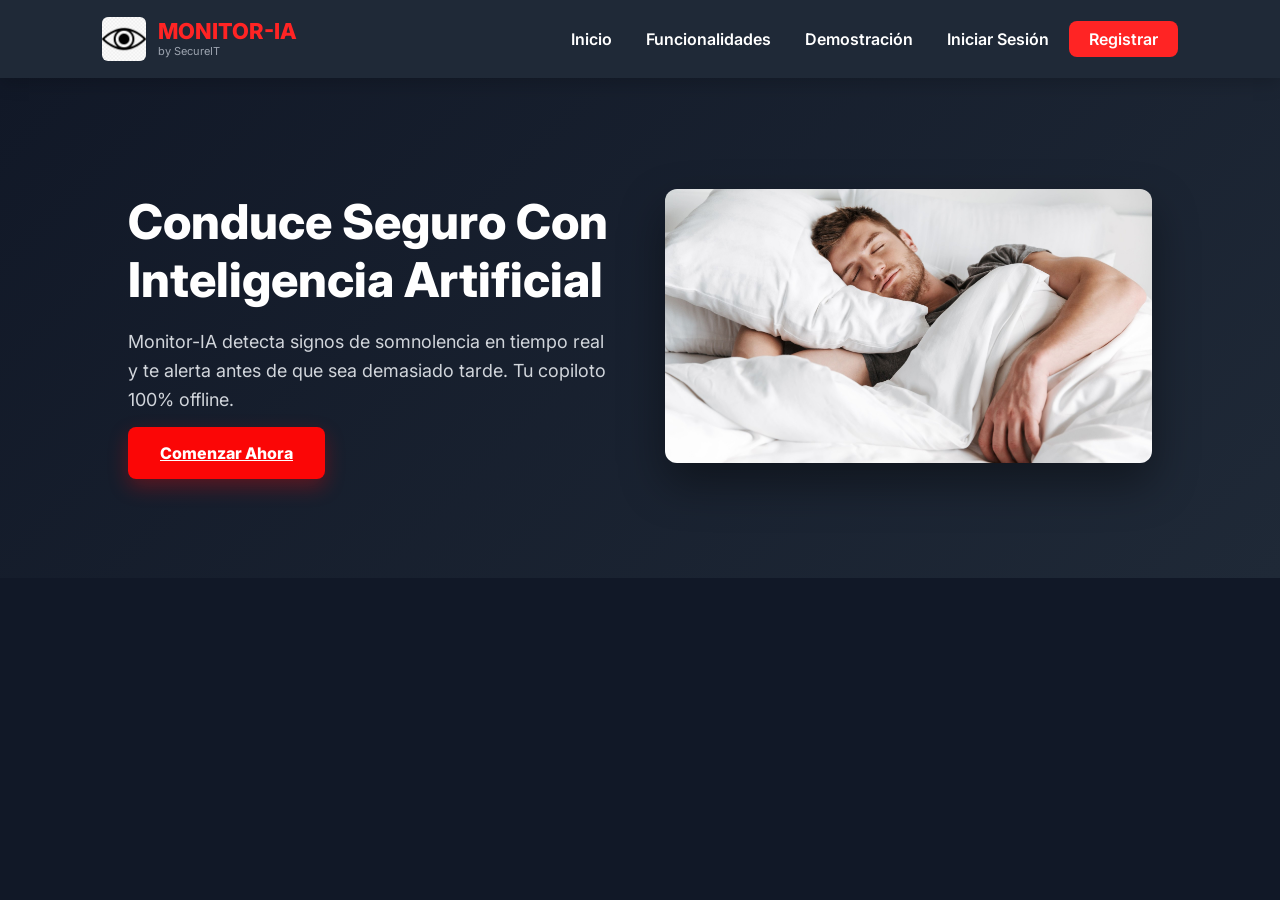
==== public/dashboard.html @ 8161ff52 "feat(hero): implementar sección principal (hero) - Título y subtítulo de presentación del producto -" ====
<!DOCTYPE html>
<html lang="es">
<head>
    <meta charset="UTF-8">
    <meta name="viewport" content="width=device-width, initial-scale=1.0">
    <title>Panel de Control | Monitor-IA</title>
    <link href="https://fonts.googleapis.com/css2?family=Inter:wght@400;500;600;800&display=swap" rel="stylesheet">
    <link rel="stylesheet" href="assets/styles/styles.css">
</head>
<body class="dashboard-body">

    <aside class="sidebar">
        <div class="brand">
            <h2>MONITOR-IA</h2>
            <span id="userNameDisplay">Conductor</span>
        </div>
        <nav class="side-nav">
            <button class="tab-btn active" data-target="monitoreo">Monitoreo Activo</button>
            <button class="tab-btn" data-target="alertas">Alertas en Ruta</button>
            <button class="tab-btn" data-target="estadisticas">Mis Viajes</button>
            <button class="tab-btn" data-target="comunidad">Comunidad</button>
            <button class="tab-btn" data-target="ajustes">Configuración</button>
            <button class="tab-btn logout" id="btnSalirDash">Volver al Inicio</button>
        </nav>
    </aside>

    <main class="dashboard-main">
        
        <section id="monitoreo" class="tab-content active">
            <div class="dash-header">
                <h1>Preparación de Viaje</h1>
                <button class="primary-btn" id="btnIniciarViaje" style="background:#10B981;">Iniciar Monitoreo</button>
            </div>
            <div class="grid-2">
                <div class="dash-card">
                    <h3>Calibración Facial</h3>
                    <div id="camView" class="camera-placeholder">
                        <p id="camText">Cámara inactiva</p>
                    </div>
                    <div style="margin-top: 15px; display: flex; gap: 10px;">
                        <button class="primary-btn" id="btnCalibrar">Calibrar Rostro</button>
                        <button class="secondary-btn" id="btnVerificarRed">Verificar Red</button>
                    </div>
                </div>
                <div class="dash-card">
                    <h3>Diagnóstico de Cabina</h3>
                    <ul class="check-list">
                        <li id="chkLuz">Verificación de Luz</li>
                        <li id="chkLente">Limpieza de Lente</li>
                        <li id="chkHardware">Test de Hardware</li>
                        <li id="chkBateria">Batería y Ahorro</li>
                    </ul>
                </div>
            </div>
        </section>

        <section id="alertas" class="tab-content">
            <div class="dash-header">
                <h1>Simulador de Conducción</h1>
                <button class="secondary-btn" id="btnFinalizarViaje">Finalizar Viaje</button>
            </div>
            <div class="alert-box" id="pantallaAlerta">
                Estado: Conducción Segura
            </div>
            <div class="grid-3 mt-20">
                <button class="primary-btn" style="background:#F59E0B;" id="btnSimularBostezo">Simular Bostezo</button>
                <button class="primary-btn" id="btnSimularMicrosueno">Simular Microsueño</button>
                <button class="secondary-btn" id="btnSilenciarAlarma">Silenciar Alarma</button>
            </div>
            <div class="grid-2 mt-20">
                <button class="secondary-btn" id="btnSugerirParada">Sugerir Parada</button>
                <button class="secondary-btn" id="btnNotificarEmergencia">Notificar Emergencia</button>
            </div>
            <div class="dash-card mt-20">
                <h3>Asistencia Adicional</h3>
                <p style="color:#9CA3AF; margin-bottom:15px;">Monitor-IA funciona en segundo plano con un icono flotante mientras usas tu GPS.</p>
                <button class="secondary-btn" id="btnVerEstiramientos">Ver Estiramientos</button>
            </div>
        </section>

        <section id="estadisticas" class="tab-content">
            <div class="dash-header">
                <h1>Historial y Reportes</h1>
                <button class="secondary-btn" id="btnExportarPDF">Exportar PDF</button>
            </div>
            <div class="table-container">
                <table class="history-table">
                    <thead>
                        <tr><th>Fecha</th><th>Ruta</th><th>Duración</th><th>Eventos Detectados</th><th>Estado</th></tr>
                    </thead>
                    <tbody>
                        <tr><td>14 Jun 2026</td><td>Lima - Ica</td><td>4h 20m</td><td>2 Bostezos</td><td><span class="badge yellow">Precaución</span></td></tr>
                        <tr><td>12 Jun 2026</td><td>Callao - S. Anita</td><td>1h 45m</td><td>Ninguno</td><td><span class="badge green">Seguro</span></td></tr>
                        <tr><td>10 Jun 2026</td><td>Lima - Huacho</td><td>2h 30m</td><td>Ninguno</td><td><span class="badge green">Seguro</span></td></tr>
                    </tbody>
                </table>
            </div>
            <div class="premium-banner mt-20" id="btnPremiumBanner">
                <h3>Actualiza a Premium</h3>
                <p>Desbloquea el historial ilimitado, gráficos de tendencias y análisis de eficiencia de combustible.</p>
            </div>
        </section>

        <section id="comunidad" class="tab-content">
            <div class="dash-header">
                <h1>Gamificación y Comunidad</h1>
                <button class="secondary-btn" id="btnCompartirLogro">Compartir Logro</button>
            </div>
            <div class="grid-2">
                <div class="dash-card">
                    <h3>Tu Progreso</h3>
                    <h2 style="font-size: 36px; margin: 10px 0; color: #10B981;">1,250 <span style="font-size:16px; color:#9CA3AF;">Puntos de Seguridad</span></h2>
                    <p>Insignia actual: <strong>Protector de la vía</strong></p>
                </div>
                <div class="dash-card">
                    <h3>Ranking Semanal Local</h3>
                    <ul class="ranking-list">
                        <li>1. Usuario Anon_84 - 1,400 pts</li>
                        <li style="color:#FF2424; font-weight:bold;">2. Tú - 1,250 pts</li>
                        <li>3. Carlos M. - 1,100 pts</li>
                    </ul>
                </div>
            </div>
        </section>

        <section id="ajustes" class="tab-content">
            <div class="dash-header">
                <h1>Ajustes del Sistema</h1>
                <button class="primary-btn" id="btnGuardarCambios">Guardar Cambios</button>
            </div>
            <div class="grid-2">
                <div class="dash-card">
                    <h3>Preferencias de Monitoreo</h3>
                    <div class="setting-item">
                        <label>Sensibilidad de Cámara (Ej. Uso de lentes)</label>
                        <select class="form-input"><option>Baja</option><option selected>Media</option><option>Alta</option></select>
                    </div>
                    <div class="setting-item mt-20">
                        <label>Volumen de Alarma Crítica</label>
                        <input type="range" min="1" max="100" value="80" style="width:100%;">
                    </div>
                    <div class="setting-item mt-20">
                        <label>Voz de Alerta</label>
                        <select class="form-input"><option>Femenina</option><option>Masculina</option></select>
                    </div>
                </div>
                <div class="dash-card">
                    <h3>Cuenta y Ecosistema</h3>
                    <div class="setting-item">
                        <label>Contacto de Emergencia</label>
                        <input type="text" class="form-input" value="+51 987 654 321">
                    </div>
                    <div class="mt-20" style="display:flex; flex-direction:column; gap:10px;">
                        <button class="secondary-btn text-left" id="btnVincularReloj">Vincular Reloj Inteligente</button>
                        <button class="secondary-btn text-left" id="btnSincronizarCalendario">Sincronizar Calendario Laboral</button>
                        <button class="secondary-btn text-left" id="btnContactarSoporte">Contactar Soporte</button>
                    </div>
                </div>
            </div>
        </section>

    </main>

    <script src="assets/scripts/dashboard.js"></script>
</body>
</html>
---- public/assets/styles/styles.css ----
* {
    margin: 0;
    padding: 0;
    box-sizing: border-box;
}

body {
    font-family: 'Inter', Arial, sans-serif;
    background-color: #111827; 
    color: #FFFFFF;
}

/* --- HEADER --- */
.header {
    width: 100%;
    min-height: 78px;
    background-color: #1F2937;
    padding: 0 8%;
    display: flex;
    justify-content: space-between;
    align-items: center;
    box-shadow: 0 4px 18px rgba(0, 0, 0, 0.2);
    position: sticky;
    top: 0;
    z-index: 100;
}

.brand h2 {
    color: #FF2424; 
    font-size: 28px;
    font-weight: 800;
}

.brand span {
    color: #9CA3AF;
    font-size: 12px;
}

.nav {
    display: flex;
    gap: 34px;
    align-items: center;
}

.nav a {
    text-decoration: none;
    color: #FFFFFF;
    font-size: 16px;
    font-weight: 600;
    transition: 0.3s;
}

.nav a:hover {
    color: #FF2424;
}

.nav-btn {
    background-color: #FF2424;
    padding: 8px 20px;
    border-radius: 8px;
}

.nav-btn:hover {
    background-color: #FB0606;
    color: #ffffff;
}

/* --- HERO SECTION --- */
.hero {
    min-height: 500px;
    background: linear-gradient(135deg, #111827, #1F2937);
    padding: 70px 10%;
    display: grid;
    grid-template-columns: 1fr 1fr;
    gap: 50px;
    align-items: center;
}

.hero-content h1 {
    color: #FFFFFF;
    font-size: 48px; 
    line-height: 1.2;
    font-weight: 800;
    margin-bottom: 20px;
}

.hero-content p {
    color: #D1D5DB;
    font-size: 18px;
    line-height: 1.6;
    margin-bottom: 28px;
}

.primary-btn {
    border: none;
    background-color: #FB0606; 
    color: #FFFFFF;
    padding: 16px 32px;
    border-radius: 8px;
    font-size: 16px;
    font-weight: 800;
    cursor: pointer;
    box-shadow: 0 8px 20px rgba(251, 6, 6, 0.3);
    transition: 0.3s;
    width: fit-content;
}

.primary-btn:hover {
    background-color: #DC2626;
    transform: translateY(-2px);
}

.hero-image img.main-img {
    width: 100%;
    max-width: 500px;
    border-radius: 12px;
    box-shadow: 0 20px 45px rgba(0, 0, 0, 0.4);
}

/* --- SECCIONES GENERALES --- */
.section {
    padding: 60px 0;
}

.section-title {
    text-align: center;
    padding: 20px;
    margin-bottom: 30px;
}

.section-title h2 {
    color: #FFFFFF;
    font-size: 32px;
    font-weight: 800;
    margin-bottom: 12px;
}

.section-title p {
    color: #9CA3AF;
    font-size: 18px;
}

/* --- CARDS (Funcionalidades) --- */
.cards {
    display: grid;
    grid-template-columns: repeat(3, 1fr);
    gap: 30px;
    padding: 0 10%;
}

.card {
    background-color: #1F2937; 
    border: 1px solid #374151;
    border-radius: 12px;
    padding: 24px;
    box-shadow: 0 10px 25px rgba(0, 0, 0, 0.2);
    transition: 0.3s;
    text-align: center;
}

.card:hover {
    transform: translateY(-6px);
    border-color: #FF2424;
}

.card-img {
    width: 100%;
    height: 160px;
    object-fit: cover;
    border-radius: 8px;
    margin-bottom: 20px;
}

.card h3 {
    color: #FFFFFF;
    font-size: 20px;
    margin-bottom: 12px;
}

.card p {
    color: #9CA3AF;
    font-size: 15px;
    line-height: 1.6;
}

/* --- PORTAFOLIO (Videos) --- */
.portafolio {
    background-color: #111827;
}

.video-grid {
    display: grid;
    grid-template-columns: repeat(3, 1fr);
    gap: 30px;
    padding: 0 10%;
}

.video-card {
    background-color: #1F2937;
    border: 1px solid #374151;
    border-radius: 12px;
    overflow: hidden;
    transition: 0.3s;
}

.video-card:hover {
    transform: translateY(-6px);
}

.video-card video {
    width: 100%;
    height: 210px;
    object-fit: cover;
    display: block;
    background-color: #000;
}

.video-content {
    padding: 22px;
}

.video-content h3 {
    color: #FFFFFF;
    font-size: 20px;
    margin-bottom: 8px;
}

.video-content p {
    color: #9CA3AF;
    font-size: 14px;
    line-height: 1.6;
}

/* --- SECCIÓN REGISTRO --- */
.registro-container {
    background-color: #1F2937;
    border-radius: 16px;
    margin: 0 10%;
    padding: 40px;
    display: grid;
    grid-template-columns: 1fr 1fr;
    gap: 40px;
    align-items: center;
}

.registro-text h2 {
    font-size: 32px;
    margin-bottom: 15px;
}

.registro-text p {
    color: #9CA3AF;
    margin-bottom: 20px;
    line-height: 1.5;
}

.reg-img {
    width: 100%;
    border-radius: 8px;
    opacity: 0.8;
}

.registro-form {
    display: flex;
    flex-direction: column;
    gap: 20px;
}

.registro-form input {
    padding: 16px;
    border-radius: 8px;
    border: 1px solid #D1D5DB; 
    background-color: #111827;
    color: #FFFFFF;
    font-size: 16px;
}

.registro-form input:focus {
    outline: none;
    border-color: #FF2424;
}

.registro-form input::placeholder {
    color: #9CA3AF;
}

/* --- FOOTER --- */
.footer {
    background-color: #0F172A;
    border-top: 1px solid #1F2937;
    padding: 30px 10%;
}

.footer-content {
    display: flex;
    justify-content: space-between;
    align-items: center;
    flex-wrap: wrap;
    gap: 20px;
}

.footer p {
    color: #9CA3AF;
    font-size: 14px;
}

.social-links {
    display: flex;
    gap: 15px;
}

.social-links img {
    width: 24px;
    height: 24px;
}

.social-links img:hover {
    filter: invert(27%) sepia(87%) saturate(5833%) hue-rotate(352deg) brightness(101%) contrast(106%); /* Transición a rojo al hacer hover */
}

@media (max-width: 900px) {
    .header {
        padding: 18px 6%;
        flex-direction: column;
        gap: 15px;
    }

    .nav {
        width: 100%;
        justify-content: center;
        flex-wrap: wrap;
        gap: 18px;
    }

    .hero {
        grid-template-columns: 1fr;
        text-align: center;
        padding: 50px 7%;
    }

    .hero-content {
        order: 2;
    }

    .hero-image {
        order: 1;
    }
    
    .primary-btn {
        margin: 0 auto;
        width: 100%;
    }

    .cards {
        grid-template-columns: 1fr;
        padding: 0 7%;
    }

    .video-grid {
        grid-template-columns: 1fr;
        padding: 0 7%;
    }

    .registro-container {
        grid-template-columns: 1fr;
        margin: 0 7%;
        padding: 30px 20px;
        text-align: center;
    }

    .footer-content {
        flex-direction: column;
        text-align: center;
    }
}

/* --- MODAL --- */
.modal {
    display: none;
    position: fixed;
    z-index: 200;
    left: 0;
    top: 0;
    width: 100%;
    height: 100%;
    background-color: rgba(0, 0, 0, 0.85);
    align-items: center;
    justify-content: center;
}

.modal-content {
    background-color: #1F2937;
    padding: 40px;
    border-radius: 12px;
    width: 90%;
    max-width: 400px;
    position: relative;
    border: 1px solid #374151;
    box-shadow: 0 20px 40px rgba(0, 0, 0, 0.5);
}

.close {
    position: absolute;
    right: 20px;
    top: 15px;
    color: #9CA3AF;
    font-size: 28px;
    cursor: pointer;
    transition: 0.2s;
}

.close:hover {
    color: #FF2424;
}

.modal-content input {
    width: 100%;
    padding: 14px;
    margin-top: 15px;
    border-radius: 8px;
    border: 1px solid #374151;
    background: #111827;
    color: white;
    font-family: 'Inter', sans-serif;
}

.modal-content input:focus {
    outline: none;
    border-color: #FF2424;
}

/* --- DASHBOARD LAYOUT --- */
.dashboard-body {
    display: flex;
    min-height: 100vh;
    background-color: #111827;
    margin: 0;
}

.sidebar {
    width: 280px;
    background-color: #1F2937;
    padding: 30px 20px;
    border-right: 1px solid #374151;
    display: flex;
    flex-direction: column;
    flex-shrink: 0;
}

.side-nav {
    display: flex;
    flex-direction: column;
    gap: 8px;
    margin-top: 30px;
}

.tab-btn {
    background: none;
    border: none;
    color: #D1D5DB;
    text-align: left;
    padding: 14px 16px;
    cursor: pointer;
    border-radius: 8px;
    font-size: 15px;
    font-weight: 600;
    transition: 0.2s;
    font-family: 'Inter', sans-serif;
}

.tab-btn:hover, 
.tab-btn.active {
    background-color: rgba(255, 36, 36, 0.1);
    color: #FF2424;
}

.tab-btn.logout {
    margin-top: auto;
    color: #9CA3AF;
    text-decoration: none;
}

.tab-btn.logout:hover {
    background-color: transparent;
    color: #FF2424;
}

/* Main Content Area */
.dashboard-main {
    flex: 1;
    padding: 40px;
    overflow-y: auto;
}

.tab-content {
    display: none;
    animation: fadeIn 0.3s ease-in;
}

.tab-content.active {
    display: block;
}

@keyframes fadeIn {
    from {
        opacity: 0;
        transform: translateY(10px);
    }
    to {
        opacity: 1;
        transform: translateY(0);
    }
}

/* Componentes del Dashboard */
.dash-header {
    display: flex;
    justify-content: space-between;
    align-items: center;
    margin-bottom: 30px;
    flex-wrap: wrap;
    gap: 15px;
}

.dash-header h1 {
    font-size: 28px;
    color: #FFFFFF;
    font-weight: 800;
}

.dash-card {
    background: #1F2937;
    padding: 25px;
    border-radius: 12px;
    border: 1px solid #374151;
}

.dash-card h3 {
    margin-bottom: 15px;
    color: #FFFFFF;
    font-size: 18px;
}

/* Utilidades de Grid y Espaciado */
.grid-2 {
    display: grid;
    grid-template-columns: 1fr 1fr;
    gap: 20px;
}

.grid-3 {
    display: grid;
    grid-template-columns: repeat(3, 1fr);
    gap: 15px;
}

.mt-20 {
    margin-top: 20px;
}

.mb-10 {
    margin-bottom: 10px;
}

.text-left {
    text-align: left;
}

/* Botones Auxiliares */
.secondary-btn {
    background-color: transparent;
    color: white;
    padding: 12px 24px;
    border: 1px solid #D1D5DB;
    border-radius: 8px;
    cursor: pointer;
    font-weight: 600;
    transition: 0.3s;
    font-family: 'Inter', sans-serif;
}

.secondary-btn:hover {
    border-color: #FF2424;
    color: #FF2424;
}

/* Elementos Específicos */
.camera-placeholder {
    width: 100%;
    height: 180px;
    background: #111827;
    border: 2px dashed #374151;
    border-radius: 8px;
    display: flex;
    align-items: center;
    justify-content: center;
    font-weight: bold;
    transition: 0.3s;
}

.check-list {
    list-style: none;
    padding: 0;
}

.check-list li {
    padding: 12px;
    background: #111827;
    margin-bottom: 8px;
    border-radius: 6px;
    cursor: pointer;
    transition: 0.2s;
    color: #D1D5DB;
}

.check-list li:hover {
    background: #374151;
    color: #FFF;
}

.alert-box {
    width: 100%;
    height: 250px;
    background: #1F2937;
    border-radius: 12px;
    display: flex;
    align-items: center;
    justify-content: center;
    font-size: 22px;
    font-weight: bold;
    border: 2px solid #374151;
    transition: 0.3s;
    color: white;
    text-align: center;
    padding: 20px;
}

/* Tablas y Listas */
.table-container {
    overflow-x: auto;
    background: #1F2937;
    border-radius: 12px;
    border: 1px solid #374151;
}

.history-table {
    width: 100%;
    border-collapse: collapse;
    color: #D1D5DB;
    min-width: 600px;
}

.history-table th, 
.history-table td {
    padding: 15px 20px;
    text-align: left;
    border-bottom: 1px solid #374151;
}

.history-table th {
    font-weight: 600;
    color: #9CA3AF;
    background: rgba(0, 0, 0, 0.2);
}

.badge {
    padding: 6px 12px;
    border-radius: 20px;
    font-size: 12px;
    font-weight: 600;
}

.badge.green {
    background-color: rgba(16, 185, 129, 0.2);
    color: #10B981;
}

.badge.yellow {
    background-color: rgba(245, 158, 11, 0.2);
    color: #F59E0B;
}

.premium-banner {
    background: linear-gradient(135deg, #1F2937, #111827);
    padding: 20px;
    border-radius: 12px;
    border: 1px solid #FF2424;
    cursor: pointer;
    transition: 0.3s;
}

.premium-banner:hover {
    transform: translateY(-3px);
    box-shadow: 0 10px 20px rgba(255, 36, 36, 0.1);
}

.premium-banner h3 {
    color: #FF2424;
    margin-bottom: 5px;
}

.ranking-list {
    list-style: none;
    padding: 0;
}

.ranking-list li {
    padding: 12px;
    border-bottom: 1px solid #374151;
    color: #D1D5DB;
}

.setting-item label {
    display: block;
    font-size: 14px;
    color: #9CA3AF;
    margin-bottom: 8px;
}

.form-input {
    width: 100%;
    padding: 12px;
    background-color: #111827;
    border: 1px solid #374151;
    color: #FFFFFF;
    border-radius: 8px;
    font-family: 'Inter', sans-serif;
}

.form-input:focus {
    outline: none;
    border-color: #FF2424;
}

/* Dashboard Responsive */
@media (max-width: 900px) {
    .dashboard-body {
        flex-direction: column;
    }
    
    .sidebar {
        width: 100%;
        border-right: none;
        border-bottom: 1px solid #374151;
        padding: 20px;
    }
    
    .side-nav {
        flex-direction: row;
        overflow-x: auto;
        margin-top: 15px;
        padding-bottom: 10px;
    }
    
    .tab-btn {
        white-space: nowrap;
    }
    
    .dashboard-main {
        padding: 20px;
    }
    
    .grid-2, 
    .grid-3 {
        grid-template-columns: 1fr;
    }
    
    .dash-header {
        flex-direction: column;
        align-items: flex-start;
    }
}

/* --- NAV AUTH Y OTROS --- */
.nav-auth {
    display: flex;
    gap: 20px;
    align-items: center;
}

.perfil-text {
    color: #FF2424;
    font-weight: 800;
    font-size: 16px;
}

.nav-btn, 
.primary-btn {
    border: none;
    cursor: pointer;
    font-family: 'Inter', sans-serif;
}

.nav-btn-outline {
    border: 1px solid #D1D5DB;
    padding: 8px 16px;
    border-radius: 8px;
    color: white !important;
    transition: 0.3s;
}

.nav-btn-outline:hover {
    border-color: #FF2424;
    color: #FF2424 !important;
}

.nav-btn-danger {
    background: transparent;
    border: none;
    color: #9CA3AF;
    cursor: pointer;
    font-weight: 600;
    font-size: 16px;
    transition: 0.3s;
}

.nav-btn-danger:hover {
    color: #FF2424;
}

.w-100 {
    width: 100%;
}

.modal-subtitle {
    color: #9CA3AF;
    margin-bottom: 20px;
    font-size: 14px;
}

.forgot-link {
    display: block;
    margin-top: 15px;
    color: #9CA3AF;
    text-align: center;
    font-size: 14px;
    text-decoration: none;
}

.forgot-link:hover {
    color: #FF2424;
}

.divider {
    display: flex;
    align-items: center;
    text-align: center;
    margin: 25px 0 15px;
}

.divider::before, 
.divider::after {
    content: '';
    flex: 1;
    border-bottom: 1px solid #374151;
}

.divider span {
    padding: 0 10px;
    color: #9CA3AF;
    font-size: 13px;
}

.social-login {
    display: grid;
    grid-template-columns: repeat(3, 1fr);
    gap: 10px;
}

.social-btn {
    background: #111827;
    border: 1px solid #374151;
    color: #D1D5DB;
    padding: 10px;
    border-radius: 6px;
    cursor: pointer;
    font-weight: 600;
    transition: 0.3s;
}

.social-btn:hover {
    background: #374151;
    color: white;
}

.msg-alert {
    margin-top: 15px;
    font-size: 14px;
    text-align: center;
    font-weight: 600;
}

/* ======================================================
   LOGO EN HEADER
   ====================================================== */
.brand {
    display: flex;
    align-items: center;
    gap: 12px;
    text-decoration: none;
}

.brand-logo {
    height: 44px;
    width: auto;
    object-fit: contain;
    border-radius: 6px;
}

.brand-text {
    display: flex;
    flex-direction: column;
}

.brand-text h2 {
    color: #FF2424;
    font-size: 22px;
    font-weight: 800;
    line-height: 1;
}

.brand-text span {
    color: #9CA3AF;
    font-size: 11px;
    margin-top: 2px;
}


/* ======================================================
   PÁGINAS DE AUTENTICACIÓN (login / registro / recuperar)
   ====================================================== */
body.auth-page {
    display: flex;
    min-height: 100vh;
    background-color: #111827;
    overflow: hidden;
}

/* Panel izquierdo — branding */
.auth-branding {
    width: 42%;
    background: linear-gradient(160deg, #1a0000 0%, #1F2937 55%, #111827 100%);
    border-right: 1px solid #374151;
    padding: 40px 48px;
    display: flex;
    flex-direction: column;
    gap: 48px;
    position: relative;
    overflow: hidden;
}

.auth-branding::before {
    content: '';
    position: absolute;
    top: -120px;
    left: -120px;
    width: 380px;
    height: 380px;
    background: radial-gradient(circle, rgba(255,36,36,0.12) 0%, transparent 70%);
    pointer-events: none;
}

.auth-brand-link {
    display: flex;
    align-items: center;
    gap: 14px;
    text-decoration: none;
    z-index: 1;
}

.auth-logo {
    height: 48px;
    width: auto;
    object-fit: contain;
    border-radius: 8px;
}

.auth-brand-text {
    display: flex;
    flex-direction: column;
}

.auth-brand-name {
    color: #FF2424;
    font-size: 22px;
    font-weight: 800;
    letter-spacing: 0.5px;
    line-height: 1;
}

.auth-brand-sub {
    color: #6B7280;
    font-size: 12px;
    margin-top: 3px;
}

.auth-branding-body {
    display: flex;
    flex-direction: column;
    gap: 16px;
    z-index: 1;
}

.auth-branding-body h2 {
    color: #FFFFFF;
    font-size: 28px;
    font-weight: 800;
    line-height: 1.3;
}

.auth-branding-body p {
    color: #9CA3AF;
    font-size: 16px;
    line-height: 1.7;
}

.auth-side-img {
    width: 100%;
    border-radius: 12px;
    margin-top: 12px;
    opacity: 0.75;
    object-fit: cover;
    max-height: 260px;
    border: 1px solid #374151;
}

.auth-feature-list {
    list-style: none;
    padding: 0;
    margin-top: 8px;
    display: flex;
    flex-direction: column;
    gap: 12px;
}

.auth-feature-list li {
    color: #D1D5DB;
    font-size: 15px;
    font-weight: 500;
    display: flex;
    align-items: center;
    gap: 10px;
}

.auth-feature-list li::before {
    content: '';
    width: 6px;
    height: 6px;
    background-color: #FF2424;
    border-radius: 50%;
    flex-shrink: 0;
}

/* Panel derecho — formulario */
.auth-form-panel {
    flex: 1;
    display: flex;
    align-items: center;
    justify-content: center;
    padding: 40px 32px;
    overflow-y: auto;
}

.auth-form-box {
    width: 100%;
    max-width: 420px;
    display: flex;
    flex-direction: column;
    gap: 0;
}

.auth-form-header {
    margin-bottom: 28px;
}

.auth-form-header h1 {
    font-size: 30px;
    font-weight: 800;
    color: #FFFFFF;
    margin-bottom: 6px;
}

.auth-form-header p {
    color: #9CA3AF;
    font-size: 15px;
}

/* Botones de redes sociales */
.auth-social-grid {
    display: grid;
    grid-template-columns: 1fr 1fr;
    gap: 10px;
    margin-bottom: 4px;
}

.auth-social-btn {
    display: flex;
    align-items: center;
    justify-content: center;
    gap: 8px;
    background: #1F2937;
    border: 1px solid #374151;
    color: #D1D5DB;
    padding: 11px 14px;
    border-radius: 8px;
    cursor: pointer;
    font-size: 13px;
    font-weight: 600;
    font-family: 'Inter', sans-serif;
    transition: 0.2s;
    white-space: nowrap;
}

.auth-social-btn:hover {
    background: #374151;
    border-color: #6B7280;
    color: #FFFFFF;
    transform: translateY(-1px);
}

/* Divisor */
.auth-divider {
    display: flex;
    align-items: center;
    margin: 22px 0 18px;
}

.auth-divider::before,
.auth-divider::after {
    content: '';
    flex: 1;
    border-bottom: 1px solid #374151;
}

.auth-divider span {
    padding: 0 12px;
    color: #6B7280;
    font-size: 13px;
}

/* Campos del formulario */
.auth-field {
    display: flex;
    flex-direction: column;
    gap: 6px;
    margin-bottom: 16px;
}

.auth-field label {
    font-size: 14px;
    font-weight: 600;
    color: #D1D5DB;
}

.auth-field input {
    padding: 13px 14px;
    border-radius: 8px;
    border: 1px solid #374151;
    background: #1F2937;
    color: #FFFFFF;
    font-size: 15px;
    font-family: 'Inter', sans-serif;
    transition: border-color 0.2s;
}

.auth-field input:focus {
    outline: none;
    border-color: #FF2424;
    background: #111827;
}

.auth-field input::placeholder {
    color: #6B7280;
}

/* Enlace olvide contraseña */
.auth-forgot-link {
    display: block;
    text-align: right;
    font-size: 13px;
    color: #9CA3AF;
    text-decoration: none;
    margin-top: 4px;
    transition: color 0.2s;
}

.auth-forgot-link:hover {
    color: #FF2424;
}

/* Texto inferior de cambio de pagina */
.auth-switch-text {
    text-align: center;
    font-size: 14px;
    color: #6B7280;
    margin-top: 24px;
}

.auth-switch-text a {
    color: #FF2424;
    font-weight: 600;
    text-decoration: none;
    transition: opacity 0.2s;
}

.auth-switch-text a:hover {
    opacity: 0.8;
    text-decoration: underline;
}

/* Responsive páginas auth */
@media (max-width: 768px) {
    body.auth-page {
        flex-direction: column;
        overflow: auto;
    }

    .auth-branding {
        width: 100%;
        padding: 28px 24px;
        gap: 20px;
        border-right: none;
        border-bottom: 1px solid #374151;
    }

    .auth-branding-body h2 {
        font-size: 22px;
    }

    .auth-side-img {
        display: none;
    }

    .auth-form-panel {
        padding: 32px 20px;
    }

    .auth-social-grid {
        grid-template-columns: 1fr 1fr;
    }
}

@media (max-width: 480px) {
    .auth-social-grid {
        grid-template-columns: 1fr;
    }
}

/* --- VIDEO PLACEHOLDERS (videos no incluidos en el repositorio por peso) --- */
.video-placeholder {
    position: relative;
    width: 100%;
    aspect-ratio: 16 / 9;
    background: #1F2937;
    border-radius: 12px;
    overflow: hidden;
    display: flex;
    align-items: center;
    justify-content: center;
}

.video-placeholder img {
    width: 100%;
    height: 100%;
    object-fit: cover;
    opacity: 0.7;
    transition: opacity 0.3s ease, transform 0.3s ease;
}

.video-card:hover .video-placeholder img {
    opacity: 0.5;
    transform: scale(1.03);
}

.play-badge {
    position: absolute;
    width: 64px;
    height: 64px;
    background: rgba(255, 36, 36, 0.9);
    border-radius: 50%;
    display: flex;
    align-items: center;
    justify-content: center;
    box-shadow: 0 8px 24px rgba(255, 36, 36, 0.4);
    transition: transform 0.3s ease;
}

.video-card:hover .play-badge {
    transform: scale(1.1);
}
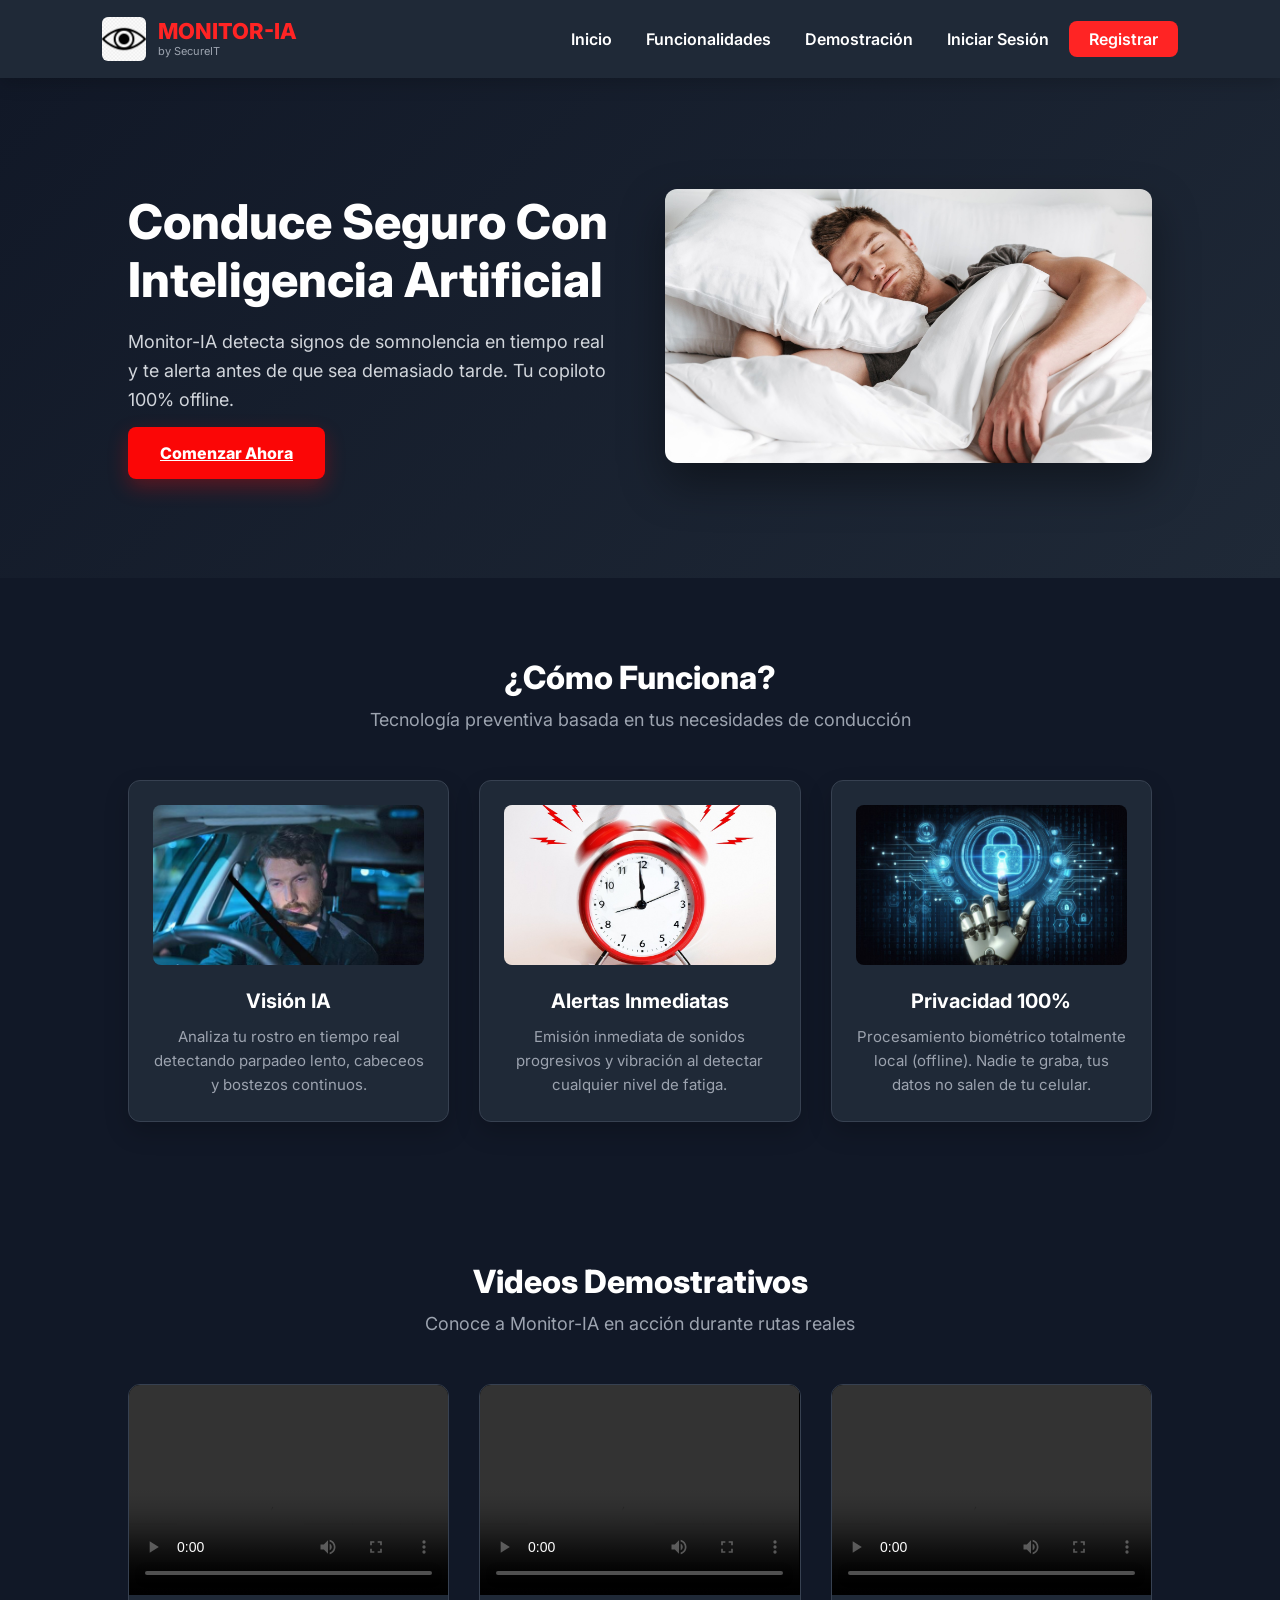
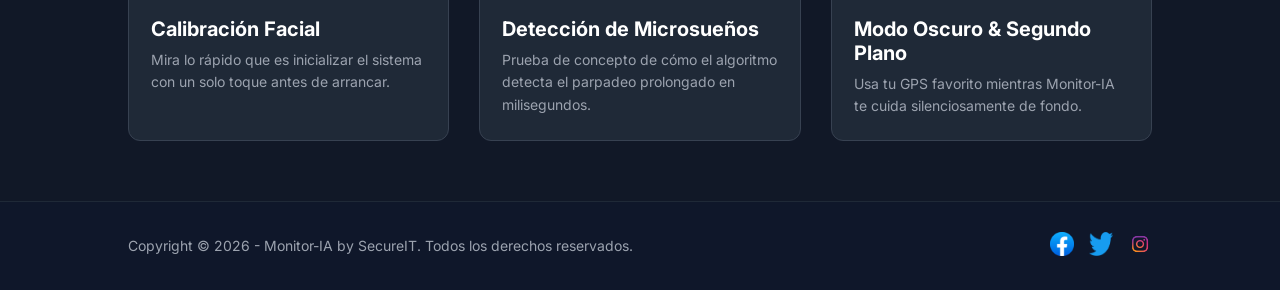
==== commit b3f3ba18: "feat: integrar dashboard completo (HU04-HU35) + modales HU40-HU55 - Versión del compañero: dashboard" ====
--- a/public/dashboard.html
+++ b/public/dashboard.html
@@ -1,166 +1,422 @@
-<!DOCTYPE html>
-<html lang="es">
-<head>
-    <meta charset="UTF-8">
-    <meta name="viewport" content="width=device-width, initial-scale=1.0">
-    <title>Panel de Control | Monitor-IA</title>
-    <link href="https://fonts.googleapis.com/css2?family=Inter:wght@400;500;600;800&display=swap" rel="stylesheet">
-    <link rel="stylesheet" href="assets/styles/styles.css">
-</head>
-<body class="dashboard-body">
-
-    <aside class="sidebar">
-        <div class="brand">
-            <h2>MONITOR-IA</h2>
-            <span id="userNameDisplay">Conductor</span>
-        </div>
-        <nav class="side-nav">
-            <button class="tab-btn active" data-target="monitoreo">Monitoreo Activo</button>
-            <button class="tab-btn" data-target="alertas">Alertas en Ruta</button>
-            <button class="tab-btn" data-target="estadisticas">Mis Viajes</button>
-            <button class="tab-btn" data-target="comunidad">Comunidad</button>
-            <button class="tab-btn" data-target="ajustes">Configuración</button>
-            <button class="tab-btn logout" id="btnSalirDash">Volver al Inicio</button>
-        </nav>
-    </aside>
-
-    <main class="dashboard-main">
-        
-        <section id="monitoreo" class="tab-content active">
-            <div class="dash-header">
-                <h1>Preparación de Viaje</h1>
-                <button class="primary-btn" id="btnIniciarViaje" style="background:#10B981;">Iniciar Monitoreo</button>
-            </div>
-            <div class="grid-2">
-                <div class="dash-card">
-                    <h3>Calibración Facial</h3>
-                    <div id="camView" class="camera-placeholder">
-                        <p id="camText">Cámara inactiva</p>
-                    </div>
-                    <div style="margin-top: 15px; display: flex; gap: 10px;">
-                        <button class="primary-btn" id="btnCalibrar">Calibrar Rostro</button>
-                        <button class="secondary-btn" id="btnVerificarRed">Verificar Red</button>
-                    </div>
-                </div>
-                <div class="dash-card">
-                    <h3>Diagnóstico de Cabina</h3>
-                    <ul class="check-list">
-                        <li id="chkLuz">Verificación de Luz</li>
-                        <li id="chkLente">Limpieza de Lente</li>
-                        <li id="chkHardware">Test de Hardware</li>
-                        <li id="chkBateria">Batería y Ahorro</li>
-                    </ul>
-                </div>
-            </div>
-        </section>
-
-        <section id="alertas" class="tab-content">
-            <div class="dash-header">
-                <h1>Simulador de Conducción</h1>
-                <button class="secondary-btn" id="btnFinalizarViaje">Finalizar Viaje</button>
-            </div>
-            <div class="alert-box" id="pantallaAlerta">
-                Estado: Conducción Segura
-            </div>
-            <div class="grid-3 mt-20">
-                <button class="primary-btn" style="background:#F59E0B;" id="btnSimularBostezo">Simular Bostezo</button>
-                <button class="primary-btn" id="btnSimularMicrosueno">Simular Microsueño</button>
-                <button class="secondary-btn" id="btnSilenciarAlarma">Silenciar Alarma</button>
-            </div>
-            <div class="grid-2 mt-20">
-                <button class="secondary-btn" id="btnSugerirParada">Sugerir Parada</button>
-                <button class="secondary-btn" id="btnNotificarEmergencia">Notificar Emergencia</button>
-            </div>
-            <div class="dash-card mt-20">
-                <h3>Asistencia Adicional</h3>
-                <p style="color:#9CA3AF; margin-bottom:15px;">Monitor-IA funciona en segundo plano con un icono flotante mientras usas tu GPS.</p>
-                <button class="secondary-btn" id="btnVerEstiramientos">Ver Estiramientos</button>
-            </div>
-        </section>
-
-        <section id="estadisticas" class="tab-content">
-            <div class="dash-header">
-                <h1>Historial y Reportes</h1>
-                <button class="secondary-btn" id="btnExportarPDF">Exportar PDF</button>
-            </div>
-            <div class="table-container">
-                <table class="history-table">
-                    <thead>
-                        <tr><th>Fecha</th><th>Ruta</th><th>Duración</th><th>Eventos Detectados</th><th>Estado</th></tr>
-                    </thead>
-                    <tbody>
-                        <tr><td>14 Jun 2026</td><td>Lima - Ica</td><td>4h 20m</td><td>2 Bostezos</td><td><span class="badge yellow">Precaución</span></td></tr>
-                        <tr><td>12 Jun 2026</td><td>Callao - S. Anita</td><td>1h 45m</td><td>Ninguno</td><td><span class="badge green">Seguro</span></td></tr>
-                        <tr><td>10 Jun 2026</td><td>Lima - Huacho</td><td>2h 30m</td><td>Ninguno</td><td><span class="badge green">Seguro</span></td></tr>
-                    </tbody>
-                </table>
-            </div>
-            <div class="premium-banner mt-20" id="btnPremiumBanner">
-                <h3>Actualiza a Premium</h3>
-                <p>Desbloquea el historial ilimitado, gráficos de tendencias y análisis de eficiencia de combustible.</p>
-            </div>
-        </section>
-
-        <section id="comunidad" class="tab-content">
-            <div class="dash-header">
-                <h1>Gamificación y Comunidad</h1>
-                <button class="secondary-btn" id="btnCompartirLogro">Compartir Logro</button>
-            </div>
-            <div class="grid-2">
-                <div class="dash-card">
-                    <h3>Tu Progreso</h3>
-                    <h2 style="font-size: 36px; margin: 10px 0; color: #10B981;">1,250 <span style="font-size:16px; color:#9CA3AF;">Puntos de Seguridad</span></h2>
-                    <p>Insignia actual: <strong>Protector de la vía</strong></p>
-                </div>
-                <div class="dash-card">
-                    <h3>Ranking Semanal Local</h3>
-                    <ul class="ranking-list">
-                        <li>1. Usuario Anon_84 - 1,400 pts</li>
-                        <li style="color:#FF2424; font-weight:bold;">2. Tú - 1,250 pts</li>
-                        <li>3. Carlos M. - 1,100 pts</li>
-                    </ul>
-                </div>
-            </div>
-        </section>
-
-        <section id="ajustes" class="tab-content">
-            <div class="dash-header">
-                <h1>Ajustes del Sistema</h1>
-                <button class="primary-btn" id="btnGuardarCambios">Guardar Cambios</button>
-            </div>
-            <div class="grid-2">
-                <div class="dash-card">
-                    <h3>Preferencias de Monitoreo</h3>
-                    <div class="setting-item">
-                        <label>Sensibilidad de Cámara (Ej. Uso de lentes)</label>
-                        <select class="form-input"><option>Baja</option><option selected>Media</option><option>Alta</option></select>
-                    </div>
-                    <div class="setting-item mt-20">
-                        <label>Volumen de Alarma Crítica</label>
-                        <input type="range" min="1" max="100" value="80" style="width:100%;">
-                    </div>
-                    <div class="setting-item mt-20">
-                        <label>Voz de Alerta</label>
-                        <select class="form-input"><option>Femenina</option><option>Masculina</option></select>
-                    </div>
-                </div>
-                <div class="dash-card">
-                    <h3>Cuenta y Ecosistema</h3>
-                    <div class="setting-item">
-                        <label>Contacto de Emergencia</label>
-                        <input type="text" class="form-input" value="+51 987 654 321">
-                    </div>
-                    <div class="mt-20" style="display:flex; flex-direction:column; gap:10px;">
-                        <button class="secondary-btn text-left" id="btnVincularReloj">Vincular Reloj Inteligente</button>
-                        <button class="secondary-btn text-left" id="btnSincronizarCalendario">Sincronizar Calendario Laboral</button>
-                        <button class="secondary-btn text-left" id="btnContactarSoporte">Contactar Soporte</button>
-                    </div>
-                </div>
-            </div>
-        </section>
-
-    </main>
-
-    <script src="assets/scripts/dashboard.js"></script>
-</body>
+<!DOCTYPE html>
+<html lang="es">
+<head>
+    <meta charset="UTF-8">
+    <meta name="viewport" content="width=device-width, initial-scale=1.0">
+    <title>Panel de Control | Monitor-IA</title>
+    <link href="https://fonts.googleapis.com/css2?family=Inter:wght@400;500;600;800&display=swap" rel="stylesheet">
+    <link rel="stylesheet" href="assets/styles/styles.css">
+</head>
+<body class="dashboard-body">
+
+    <aside class="sidebar">
+        <div class="brand">
+            <h2>MONITOR-IA</h2>
+            <span id="userNameDisplay">Conductor</span>
+        </div>
+        <nav class="side-nav">
+            <button class="tab-btn active" data-target="monitoreo">Monitoreo Activo</button>
+            <button class="tab-btn" data-target="alertas">Alertas en Ruta</button>
+            <button class="tab-btn" data-target="estadisticas">Mis Viajes</button>
+            <button class="tab-btn" data-target="comunidad">Comunidad</button>
+            <button class="tab-btn" data-target="ajustes">Configuración</button>
+            <button class="tab-btn logout" id="btnSalirDash">Volver al Inicio</button>
+        </nav>
+    </aside>
+
+    <main class="dashboard-main">
+
+        <section id="monitoreo" class="tab-content active">
+            <div class="dash-header">
+                <h1>Preparación de Viaje</h1>
+                <button class="primary-btn" id="btnIniciarViaje" style="background:#10B981;">Iniciar Monitoreo</button>
+            </div>
+            <div class="grid-2">
+                <div class="dash-card">
+                    <h3>Calibración Facial</h3>
+                    <div id="camView" class="camera-placeholder">
+                        <p id="camText">Cámara inactiva</p>
+                    </div>
+                    <div style="margin-top: 15px; display: flex; gap: 10px; flex-wrap: wrap;">
+                        <button class="primary-btn" id="btnCalibrar">Calibrar Rostro</button>
+                        <button class="secondary-btn" id="btnVerificarRed">Verificar Red</button>
+                    </div>
+                    <div style="margin-top: 10px; display: flex; gap: 10px; flex-wrap: wrap;">
+                        <button class="secondary-btn" id="btnFueraMarco">Simular Rostro Fuera del Marco</button>
+                        <button class="secondary-btn" id="btnLuzInsuficiente">Simular Luz Insuficiente</button>
+                    </div>
+                    <div style="margin-top: 10px; display: flex; gap: 10px; flex-wrap: wrap;">
+                        <button class="secondary-btn" id="btnSimularLentes">Simular Uso de Lentes</button>
+                        <button class="secondary-btn" id="btnSimularMascarilla">Simular Uso de Mascarilla</button>
+                    </div>
+                </div>
+                <div class="dash-card">
+                    <h3>Diagnóstico de Cabina</h3>
+                    <ul class="check-list">
+                        <li id="chkLuz">Verificación de Luz</li>
+                        <li id="chkLente">Limpieza de Lente</li>
+                        <li id="chkHardware">Test de Hardware</li>
+                        <li id="chkBateria">Batería y Ahorro</li>
+                    </ul>
+                    <button class="secondary-btn mt-20 w-100" id="btnModoAvion">Simular Modo Avión (Procesamiento Local)</button>
+                </div>
+            </div>
+            <div class="grid-2 mt-20">
+                <div class="dash-card">
+                    <h3>Monitoreo en Segundo Plano</h3>
+                    <p style="color:#9CA3AF; margin-bottom:15px;">Minimiza Monitor-IA y sigue usando tu navegador GPS sin perder el análisis facial.</p>
+                    <div style="display: flex; gap: 10px; flex-wrap: wrap;">
+                        <button class="secondary-btn" id="btnSimularSegundoPlano">Enviar a Segundo Plano</button>
+                        <button class="secondary-btn" id="btnVerNotificacionPersistente">Ver Notificación Persistente</button>
+                    </div>
+                </div>
+                <div class="dash-card">
+                    <h3>Persistencia de Datos</h3>
+                    <p style="color:#9CA3AF; margin-bottom:15px;">Tu progreso se respalda automáticamente durante el viaje activo.</p>
+                    <div style="display: flex; gap: 10px; flex-wrap: wrap;">
+                        <button class="secondary-btn" id="btnSimularCierreForzado">Simular Cierre Forzado</button>
+                        <button class="secondary-btn" id="btnSimularReinicio">Simular Reinicio del Equipo</button>
+                    </div>
+                </div>
+            </div>
+        </section>
+
+        <section id="alertas" class="tab-content">
+            <div class="dash-header">
+                <h1>Simulador de Conducción</h1>
+                <button class="secondary-btn" id="btnFinalizarViaje">Finalizar Viaje</button>
+            </div>
+            <div class="alert-box" id="pantallaAlerta">
+                Estado: Conducción Segura
+            </div>
+            <div class="grid-3 mt-20">
+                <button class="primary-btn" style="background:#F59E0B;" id="btnSimularBostezo">Simular Bostezo</button>
+                <button class="primary-btn" id="btnSimularMicrosueno">Simular Microsueño</button>
+                <button class="secondary-btn" id="btnSilenciarAlarma">Silenciar Alarma</button>
+            </div>
+            <div class="grid-2 mt-20">
+                <button class="secondary-btn" id="btnBostezoAislado">Simular Bostezo Aislado</button>
+                <button class="secondary-btn" id="btnSimular4Horas">Simular 4 Horas de Manejo</button>
+            </div>
+            <div class="grid-2 mt-20">
+                <button class="secondary-btn" id="btnSugerirParada">Buscar Zonas de Parqueo</button>
+                <button class="secondary-btn" id="btnBuscarGrifos">Buscar Grifos y Servicios</button>
+            </div>
+            <div class="grid-2 mt-20">
+                <button class="secondary-btn" id="btnNotificarEmergencia">Notificar Emergencia</button>
+                <button class="secondary-btn" id="btnPerdidaRostro">Simular Pérdida de Rostro</button>
+            </div>
+            <div class="grid-2 mt-20">
+                <button class="secondary-btn" id="btnParpadeoNatural">Simular Parpadeo Natural</button>
+                <button class="secondary-btn" id="btnParpadeoProlongado">Simular Parpadeo Prolongado</button>
+            </div>
+            <div class="grid-2 mt-20">
+                <button class="secondary-btn" id="btnCabeceoPeligroso">Simular Cabeceo Peligroso</button>
+                <button class="secondary-btn" id="btnMovimientoBreve">Simular Movimiento Breve de Cabeza</button>
+            </div>
+            <div class="grid-2 mt-20">
+                <button class="secondary-btn" id="btnMiradaDesviada">Simular Mirada Desviada</button>
+                <button class="secondary-btn" id="btnRetornoMirada">Simular Retorno Rápido de Mirada</button>
+            </div>
+            <div class="dash-card mt-20">
+                <h3>Asistencia Adicional</h3>
+                <p style="color:#9CA3AF; margin-bottom:15px;">Monitor-IA funciona en segundo plano con un icono flotante mientras usas tu GPS.</p>
+                <button class="secondary-btn" id="btnVerEstiramientos">Ver Estiramientos</button>
+            </div>
+        </section>
+
+        <section id="estadisticas" class="tab-content">
+            <div class="dash-header">
+                <h1>Historial y Reportes</h1>
+                <button class="secondary-btn" id="btnExportarPDF">Exportar PDF</button>
+            </div>
+            <div class="dash-card mb-10" id="resumenViajeCard">
+                <h3>Resumen del Último Viaje</h3>
+                <p id="resumenTexto" style="color:#9CA3AF;">Finaliza un viaje desde la pestaña "Alertas en Ruta" para ver aquí tu resumen.</p>
+                <div id="resumenDatos" style="display:none; margin-top:10px;">
+                    <p style="color:#D1D5DB;">Tiempo conducido: <strong id="resumenTiempo">00:00</strong></p>
+                    <p style="color:#D1D5DB; margin-bottom:10px;">Eventos críticos detectados: <strong id="resumenEventos">0</strong></p>
+                    <span id="resumenBadge" class="badge green">Viaje Perfecto</span>
+                </div>
+            </div>
+            <div class="table-container mt-20">
+                <table class="history-table">
+                    <thead>
+                        <tr><th>Fecha</th><th>Ruta</th><th>Duración</th><th>Eventos Detectados</th><th>Estado</th></tr>
+                    </thead>
+                    <tbody id="historialBody">
+                        <tr data-locked="false" data-month="2026-06"><td>14 Jun 2026</td><td>Lima - Ica</td><td>4h 20m</td><td>2 Bostezos</td><td><span class="badge yellow">Precaución</span></td></tr>
+                        <tr data-locked="false" data-month="2026-06"><td>12 Jun 2026</td><td>Callao - S. Anita</td><td>1h 45m</td><td>Ninguno</td><td><span class="badge green">Seguro</span></td></tr>
+                        <tr data-locked="false" data-month="2026-06"><td>10 Jun 2026</td><td>Lima - Huacho</td><td>2h 30m</td><td>Ninguno</td><td><span class="badge green">Seguro</span></td></tr>
+                        <tr data-locked="false" data-month="2026-06"><td>08 Jun 2026</td><td>Lima - Cañete</td><td>2h 10m</td><td>1 Cabeceo</td><td><span class="badge yellow">Precaución</span></td></tr>
+                        <tr data-locked="false" data-month="2026-05"><td>29 May 2026</td><td>Lima - Chosica</td><td>1h 05m</td><td>Ninguno</td><td><span class="badge green">Seguro</span></td></tr>
+                        <tr data-locked="true" data-month="2026-05"><td>15 May 2026</td><td>Lima - Pisco</td><td>3h 40m</td><td>Ninguno</td><td><span class="badge locked">🔒 Premium</span></td></tr>
+                        <tr data-locked="true" data-month="2026-04"><td>22 Abr 2026</td><td>Lima - Trujillo</td><td>8h 15m</td><td>3 Bostezos</td><td><span class="badge locked">🔒 Premium</span></td></tr>
+                        <tr data-locked="true" data-month="2026-04"><td>02 Abr 2026</td><td>Lima - Arequipa</td><td>15h 30m</td><td>1 Microsueño</td><td><span class="badge locked">🔒 Premium</span></td></tr>
+                    </tbody>
+                </table>
+            </div>
+            <div class="mt-20" style="display:flex; gap:15px; align-items:center; flex-wrap:wrap;">
+                <select class="form-input" id="selectFiltroMes" style="max-width:220px;" disabled>
+                    <option value="todos">Todos los meses</option>
+                    <option value="2026-06">Junio 2026</option>
+                    <option value="2026-05">Mayo 2026</option>
+                    <option value="2026-04">Abril 2026</option>
+                </select>
+                <button class="secondary-btn" id="btnActivarPremium">Simular Cuenta Premium</button>
+            </div>
+            <div class="premium-banner mt-20" id="btnPremiumBanner">
+                <h3>Actualiza a Premium</h3>
+                <p>Desbloquea el historial ilimitado, gráficos de tendencias y análisis de eficiencia de combustible.</p>
+            </div>
+        </section>
+
+        <section id="comunidad" class="tab-content">
+            <div class="dash-header">
+                <h1>Gamificación y Comunidad</h1>
+                <button class="secondary-btn" id="btnCompartirLogro">Compartir Logro</button>
+            </div>
+            <div class="grid-2">
+                <div class="dash-card">
+                    <h3>Tu Progreso</h3>
+                    <h2 style="font-size: 36px; margin: 10px 0; color: #10B981;">1,250 <span style="font-size:16px; color:#9CA3AF;">Puntos de Seguridad</span></h2>
+                    <p>Insignia actual: <strong>Protector de la vía</strong></p>
+                </div>
+                <div class="dash-card">
+                    <h3>Ranking Semanal Local</h3>
+                    <ul class="ranking-list">
+                        <li>1. Usuario Anon_84 - 1,400 pts</li>
+                        <li style="color:#FF2424; font-weight:bold;">2. Tú - 1,250 pts</li>
+                        <li>3. Carlos M. - 1,100 pts</li>
+                    </ul>
+                </div>
+            </div>
+        </section>
+
+        <section id="ajustes" class="tab-content">
+            <div class="dash-header">
+                <h1>Ajustes del Sistema</h1>
+                <button class="primary-btn" id="btnGuardarCambios">Guardar Cambios</button>
+            </div>
+            <div class="grid-2">
+                <div class="dash-card">
+                    <h3>Preferencias de Monitoreo</h3>
+                    <div class="setting-item">
+                        <label>Sensibilidad de Cámara (Ej. Uso de lentes)</label>
+                        <select class="form-input" id="selectSensibilidad">
+                            <option value="baja">Baja</option>
+                            <option value="media" selected>Media</option>
+                            <option value="alta">Alta</option>
+                        </select>
+                        <button class="secondary-btn mt-20 w-100" id="btnRestaurarSensibilidad">Restaurar Valores de Fábrica</button>
+                    </div>
+                    <div class="setting-item mt-20">
+                        <label>Volumen de Alarma Crítica</label>
+                        <input type="range" id="rangoVolumen" min="1" max="100" value="80" style="width:100%;">
+                        <button class="secondary-btn mt-20 w-100" id="btnProbarSonido">Probar Sonido</button>
+                    </div>
+                    <div class="setting-item mt-20">
+                        <label>Voz de Alerta</label>
+                        <select class="form-input"><option>Femenina</option><option>Masculina</option></select>
+                    </div>
+                    <div class="setting-item mt-20">
+                        <label>Tema de la Interfaz (Automático según horario)</label>
+                        <div style="display:flex; gap:10px; flex-wrap: wrap;">
+                            <button class="secondary-btn" id="btnSimularNocturno">Simular Horario Nocturno</button>
+                            <button class="secondary-btn" id="btnSimularDiurno">Simular Horario Diurno</button>
+                        </div>
+                    </div>
+                    <div class="setting-item mt-20">
+                        <label>Modo de Ahorro de Energía</label>
+                        <div style="display:flex; gap:10px; flex-wrap: wrap;">
+                            <button class="secondary-btn" id="btnSimularInactividad">Simular 60s de Inactividad</button>
+                            <button class="secondary-btn" id="btnSimularSuspension">Simular Bloqueo de Suspensión</button>
+                        </div>
+                    </div>
+                </div>
+                <div class="dash-card">
+                    <h3>Cuenta y Ecosistema</h3>
+                    <div class="setting-item">
+                        <label>Nombre Completo</label>
+                        <input type="text" class="form-input" id="inputNombrePerfil" value="">
+                    </div>
+                    <div class="setting-item mt-20">
+                        <label>Tipo de Vehículo</label>
+                        <select class="form-input" id="selectTipoVehiculo">
+                            <option value="Auto">Auto</option>
+                            <option value="SUV">SUV</option>
+                            <option value="Camioneta">Camioneta</option>
+                            <option value="Moto">Moto</option>
+                        </select>
+                    </div>
+                    <div class="setting-item mt-20">
+                        <label>Contacto de Emergencia</label>
+                        <input type="text" class="form-input" id="inputContactoEmergencia" value="+51 987 654 321">
+                    </div>
+                    <div class="mt-20" style="display:flex; flex-direction:column; gap:10px;">
+                        <button class="secondary-btn text-left" id="btnVincularReloj">Vincular Reloj Inteligente</button>
+                        <button class="secondary-btn text-left" id="btnSincronizarCalendario">Sincronizar Calendario Laboral</button>
+                        <button class="secondary-btn text-left" id="btnContactarSoporte">Contactar Soporte</button>
+                    </div>
+                </div>
+            </div>
+        </section>
+
+    </main>
+
+    <!-- HU04: Tutorial de uso inicial -->
+    <div id="modalTutorial" class="modal">
+        <div class="modal-content">
+            <span class="close" id="btnOmitirTutorial">&times;</span>
+            <h2 id="tutorialTitulo">Bienvenido a Monitor-IA</h2>
+            <p class="modal-subtitle" id="tutorialTexto">Coloca tu celular en un soporte frente a ti, con la cámara enfocando tu rostro completo.</p>
+            <button class="primary-btn w-100 mt-20" id="btnSiguienteTutorial">Siguiente</button>
+            <button class="secondary-btn w-100 mt-20" id="btnOmitirTutorial2">Omitir</button>
+        </div>
+    </div>
+
+    <!-- HU09: Permiso de sistema (cámara) -->
+    <div id="modalPermisoCamara" class="modal">
+        <div class="modal-content">
+            <h2>Permiso de Cámara</h2>
+            <p class="modal-subtitle">Monitor-IA analiza tus puntos faciales de forma local. No se grabará ni almacenará ningún video antes de solicitar el permiso nativo de tu sistema.</p>
+            <button class="primary-btn w-100 mt-20" id="btnAceptarPermiso">Aceptar y Continuar</button>
+            <button class="secondary-btn w-100 mt-20" id="btnRechazarPermiso">Rechazar</button>
+        </div>
+    </div>
+
+    <!-- HU27: Sugerencia de parada estratégica -->
+    <div id="modalSugerenciaParada" class="modal">
+        <div class="modal-content">
+            <h2>Tiempo de Manejo Excedido</h2>
+            <p class="modal-subtitle">Llevas más de cuatro horas continuas al volante. Se recomienda una pausa para preservar tu salud y seguridad.</p>
+            <button class="primary-btn w-100 mt-20" id="btnTomarDescanso">Tomar Descanso</button>
+            <button class="secondary-btn w-100 mt-20" id="btnContinuarManejando">Continuar Manejando</button>
+        </div>
+    </div>
+
+    <!-- HU29 / HU30: Burbuja flotante de segundo plano -->
+    <div id="burbujaFlotante" class="bubble-indicator"></div>
+
+    <!-- HU31 / HU32: Superposición de ahorro de energía -->
+    <div id="dimOverlay" class="dim-overlay"></div>
+
+    <!-- ===== VISTAS ACCEPTANCE TESTS HU40-HU55 (puro front, prefijo at-) ===== -->
+    <!-- HU40: Contacto soporte -->
+    <div class="at-overlay" id="at-soporte">
+      <div class="at-modal">
+        <div class="at-modal-head"><h3><i class="fa-solid fa-headset"></i> Contactar Soporte</h3><button class="at-x" data-at-close="at-soporte">&times;</button></div>
+        <div class="at-modal-body">
+          <p>Reporta un fallo o propón una mejora. Tu mensaje viaja encriptado.</p>
+          <label>Asunto</label>
+          <input type="text" placeholder="Ej: La cámara no calibra">
+          <label>Mensaje</label>
+          <textarea placeholder="Describe el problema..."></textarea>
+          <div class="at-ok">Gracias por escribirnos. Tu mensaje fue enviado de forma encriptada.</div>
+        </div>
+        <div class="at-modal-foot"><button class="at-btn-cancel" data-at-close="at-soporte">Cancelar</button><button class="at-btn-send" data-at-ok="at-soporte">Enviar mensaje</button></div>
+      </div>
+    </div>
+
+    <!-- HU43: Compartir logro -->
+    <div class="at-overlay" id="at-compartir">
+      <div class="at-modal">
+        <div class="at-modal-head"><h3><i class="fa-solid fa-share-nodes"></i> Compartir Logro</h3><button class="at-x" data-at-close="at-compartir">&times;</button></div>
+        <div class="at-modal-body">
+          <p>Generamos una imagen optimizada con tu récord de seguridad.</p>
+          <div style="background:#111827;border:1px solid #374151;border-radius:10px;padding:20px;text-align:center;color:#fff;margin:12px 0;">
+            <div style="font-size:2rem;font-weight:800;color:#FF2424;">1,250 pts</div>
+            <div style="font-size:0.85rem;color:#9CA3AF;margin-top:4px;">Semana perfecta sin microsueños · Monitor-IA</div>
+          </div>
+          <div class="at-ok">Imagen adjuntada en la plataforma lista para enviar.</div>
+        </div>
+        <div class="at-modal-foot"><button class="at-btn-cancel" data-at-close="at-compartir">Cerrar</button><button class="at-btn-send" data-at-ok="at-compartir">Compartir en WhatsApp</button></div>
+      </div>
+    </div>
+
+    <!-- HU44: Emergencia -->
+    <div class="at-overlay" id="at-emergencia">
+      <div class="at-modal">
+        <div class="at-modal-head"><h3 style="color:#EF4444;"><i class="fa-solid fa-triangle-exclamation"></i> Notificar Emergencia</h3><button class="at-x" data-at-close="at-emergencia">&times;</button></div>
+        <div class="at-modal-body">
+          <p>Se enviará un <strong>SMS con tu ubicación actual</strong> a tu contacto de emergencia.</p>
+          <label>Contacto de emergencia</label>
+          <input type="text" value="+51 987 654 321" readonly>
+          <label>Ubicación detectada</label>
+          <input type="text" value="Lima, Miraflores (-12.12, -77.03)" readonly>
+          <div class="at-ok">SMS de emergencia enviado con tu ubicación al contacto +51 987 654 321.</div>
+        </div>
+        <div class="at-modal-foot"><button class="at-btn-cancel" data-at-close="at-emergencia">Cancelar</button><button class="at-btn-send" data-at-ok="at-emergencia" style="background:#EF4444;">Enviar SMS de emergencia</button></div>
+      </div>
+    </div>
+
+    <!-- HU46: Estiramientos -->
+    <div class="at-overlay" id="at-estiramientos">
+      <div class="at-modal">
+        <div class="at-modal-head"><h3><i class="fa-solid fa-person-walking"></i> Estiramientos Cervicales (3 min)</h3><button class="at-x" data-at-close="at-estiramientos">&times;</button></div>
+        <div class="at-modal-body">
+          <p>Sigue esta rutina breve durante tu parada para reducir la fatiga física:</p>
+          <ul class="at-list">
+            <li><i class="fa-solid fa-check-circle"></i> Rotación de cuello lenta — 30s por lado</li>
+            <li><i class="fa-solid fa-check-circle"></i> Inclinación lateral de cabeza — 30s por lado</li>
+            <li><i class="fa-solid fa-check-circle"></i> Elevación de hombros — 10 repeticiones</li>
+            <li><i class="fa-solid fa-check-circle"></i> Estiramiento de espalda — 45s</li>
+          </ul>
+          <div class="at-ok">¡Bien! Rutina completada. Registro de bienestar actualizado.</div>
+        </div>
+        <div class="at-modal-foot"><button class="at-btn-cancel" data-at-close="at-estiramientos">Cerrar</button><button class="at-btn-send" data-at-ok="at-estiramientos">Marcar como completado</button></div>
+      </div>
+    </div>
+
+    <!-- HU48: Calendario -->
+    <div class="at-overlay" id="at-calendario">
+      <div class="at-modal">
+        <div class="at-modal-head"><h3><i class="fa-solid fa-calendar-days"></i> Sincronizar Calendario Laboral</h3><button class="at-x" data-at-close="at-calendario">&times;</button></div>
+        <div class="at-modal-body">
+          <p>Vincula tu agenda para que Monitor-IA te sugiera iniciar el monitoreo al salir del trabajo.</p>
+          <label>Proveedor de calendario</label>
+          <select><option>Google Calendar</option><option>Outlook</option><option>Apple Calendar</option></select>
+          <label>Evento laboral detectado</label>
+          <input type="text" value="Guardia médica — Finaliza 18:00" readonly>
+          <div class="at-ok">Calendario vinculado. Te recordaremos iniciar el monitoreo al finalizar la guardia.</div>
+        </div>
+        <div class="at-modal-foot"><button class="at-btn-cancel" data-at-close="at-calendario">Cancelar</button><button class="at-btn-send" data-at-ok="at-calendario">Vincular y guardar</button></div>
+      </div>
+    </div>
+
+    <!-- HU50: PDF -->
+    <div class="at-overlay" id="at-pdf">
+      <div class="at-modal">
+        <div class="at-modal-head"><h3><i class="fa-solid fa-file-pdf"></i> Reporte de Eficiencia y Seguridad</h3><button class="at-x" data-at-close="at-pdf">&times;</button></div>
+        <div class="at-modal-body">
+          <p>Resumen semanal vinculado a tus eventos de fatiga y consumo de combustible:</p>
+          <ul class="at-list">
+            <li><i class="fa-solid fa-gauge"></i> Eventos de fatiga: <strong>2</strong></li>
+            <li><i class="fa-solid fa-gas-pump"></i> Consumo estimado: <strong>8.2 gal</strong></li>
+            <li><i class="fa-solid fa-coins"></i> Ahorro por conducción segura: <strong>S/ 45</strong></li>
+          </ul>
+          <div class="at-ok">PDF generado. La descarga comenzará en breve...</div>
+        </div>
+        <div class="at-modal-foot"><button class="at-btn-cancel" data-at-close="at-pdf">Cerrar</button><button class="at-btn-send" data-at-ok="at-pdf">Descargar PDF</button></div>
+      </div>
+    </div>
+
+    <!-- HU54: Reloj vestible -->
+    <div class="at-overlay" id="at-reloj">
+      <div class="at-modal">
+        <div class="at-modal-head"><h3><i class="fa-solid fa-watch"></i> Vincular Reloj Inteligente</h3><button class="at-x" data-at-close="at-reloj">&times;</button></div>
+        <div class="at-modal-body">
+          <p>Dispositivos cercanos detectados por Bluetooth. Integraremos tu frecuencia cardíaca al algoritmo.</p>
+          <ul class="at-list">
+            <li><i class="fa-solid fa-check-circle" style="color:#10B981"></i> Galaxy Watch 6 detectado</li>
+            <li><i class="fa-solid fa-check-circle" style="color:#10B981"></i> Mi Band 8 detectada</li>
+          </ul>
+          <div class="at-ok">Galaxy Watch 6 conectado. Frecuencia cardíaca integrada al algoritmo.</div>
+        </div>
+        <div class="at-modal-foot"><button class="at-btn-cancel" data-at-close="at-reloj">Cerrar</button><button class="at-btn-send" data-at-ok="at-reloj">Conectar Galaxy Watch 6</button></div>
+      </div>
+    </div>
+
+    <script src="assets/scripts/dashboard.js"></script>
+</body>
 </html>
--- a/public/assets/styles/styles.css
+++ b/public/assets/styles/styles.css
@@ -1,1290 +1,1380 @@
-* {
-    margin: 0;
-    padding: 0;
+* {
+    margin: 0;
+    padding: 0;
+    box-sizing: border-box;
+}
+
+body {
+    font-family: 'Inter', Arial, sans-serif;
+    background-color: #111827; 
+    color: #FFFFFF;
+}
+
+/* --- HEADER --- */
+.header {
+    width: 100%;
+    min-height: 78px;
+    background-color: #1F2937;
+    padding: 0 8%;
+    display: flex;
+    justify-content: space-between;
+    align-items: center;
+    box-shadow: 0 4px 18px rgba(0, 0, 0, 0.2);
+    position: sticky;
+    top: 0;
+    z-index: 100;
+}
+
+.brand h2 {
+    color: #FF2424; 
+    font-size: 28px;
+    font-weight: 800;
+}
+
+.brand span {
+    color: #9CA3AF;
+    font-size: 12px;
+}
+
+.nav {
+    display: flex;
+    gap: 34px;
+    align-items: center;
+}
+
+.nav a {
+    text-decoration: none;
+    color: #FFFFFF;
+    font-size: 16px;
+    font-weight: 600;
+    transition: 0.3s;
+}
+
+.nav a:hover {
+    color: #FF2424;
+}
+
+.nav-btn {
+    background-color: #FF2424;
+    padding: 8px 20px;
+    border-radius: 8px;
+}
+
+.nav-btn:hover {
+    background-color: #FB0606;
+    color: #ffffff;
+}
+
+/* --- HERO SECTION --- */
+.hero {
+    min-height: 500px;
+    background: linear-gradient(135deg, #111827, #1F2937);
+    padding: 70px 10%;
+    display: grid;
+    grid-template-columns: 1fr 1fr;
+    gap: 50px;
+    align-items: center;
+}
+
+.hero-content h1 {
+    color: #FFFFFF;
+    font-size: 48px; 
+    line-height: 1.2;
+    font-weight: 800;
+    margin-bottom: 20px;
+}
+
+.hero-content p {
+    color: #D1D5DB;
+    font-size: 18px;
+    line-height: 1.6;
+    margin-bottom: 28px;
+}
+
+.primary-btn {
+    border: none;
+    background-color: #FB0606; 
+    color: #FFFFFF;
+    padding: 16px 32px;
+    border-radius: 8px;
+    font-size: 16px;
+    font-weight: 800;
+    cursor: pointer;
+    box-shadow: 0 8px 20px rgba(251, 6, 6, 0.3);
+    transition: 0.3s;
+    width: fit-content;
+}
+
+.primary-btn:hover {
+    background-color: #DC2626;
+    transform: translateY(-2px);
+}
+
+.hero-image img.main-img {
+    width: 100%;
+    max-width: 500px;
+    border-radius: 12px;
+    box-shadow: 0 20px 45px rgba(0, 0, 0, 0.4);
+}
+
+/* --- SECCIONES GENERALES --- */
+.section {
+    padding: 60px 0;
+}
+
+.section-title {
+    text-align: center;
+    padding: 20px;
+    margin-bottom: 30px;
+}
+
+.section-title h2 {
+    color: #FFFFFF;
+    font-size: 32px;
+    font-weight: 800;
+    margin-bottom: 12px;
+}
+
+.section-title p {
+    color: #9CA3AF;
+    font-size: 18px;
+}
+
+/* --- CARDS (Funcionalidades) --- */
+.cards {
+    display: grid;
+    grid-template-columns: repeat(3, 1fr);
+    gap: 30px;
+    padding: 0 10%;
+}
+
+.card {
+    background-color: #1F2937; 
+    border: 1px solid #374151;
+    border-radius: 12px;
+    padding: 24px;
+    box-shadow: 0 10px 25px rgba(0, 0, 0, 0.2);
+    transition: 0.3s;
+    text-align: center;
+}
+
+.card:hover {
+    transform: translateY(-6px);
+    border-color: #FF2424;
+}
+
+.card-img {
+    width: 100%;
+    height: 160px;
+    object-fit: cover;
+    border-radius: 8px;
+    margin-bottom: 20px;
+}
+
+.card h3 {
+    color: #FFFFFF;
+    font-size: 20px;
+    margin-bottom: 12px;
+}
+
+.card p {
+    color: #9CA3AF;
+    font-size: 15px;
+    line-height: 1.6;
+}
+
+/* --- PORTAFOLIO (Videos) --- */
+.portafolio {
+    background-color: #111827;
+}
+
+.video-grid {
+    display: grid;
+    grid-template-columns: repeat(3, 1fr);
+    gap: 30px;
+    padding: 0 10%;
+}
+
+.video-card {
+    background-color: #1F2937;
+    border: 1px solid #374151;
+    border-radius: 12px;
+    overflow: hidden;
+    transition: 0.3s;
+}
+
+.video-card:hover {
+    transform: translateY(-6px);
+}
+
+.video-card video {
+    width: 100%;
+    height: 210px;
+    object-fit: cover;
+    display: block;
+    background-color: #000;
+}
+
+.video-content {
+    padding: 22px;
+}
+
+.video-content h3 {
+    color: #FFFFFF;
+    font-size: 20px;
+    margin-bottom: 8px;
+}
+
+.video-content p {
+    color: #9CA3AF;
+    font-size: 14px;
+    line-height: 1.6;
+}
+
+/* --- SECCIÓN REGISTRO --- */
+.registro-container {
+    background-color: #1F2937;
+    border-radius: 16px;
+    margin: 0 10%;
+    padding: 40px;
+    display: grid;
+    grid-template-columns: 1fr 1fr;
+    gap: 40px;
+    align-items: center;
+}
+
+.registro-text h2 {
+    font-size: 32px;
+    margin-bottom: 15px;
+}
+
+.registro-text p {
+    color: #9CA3AF;
+    margin-bottom: 20px;
+    line-height: 1.5;
+}
+
+.reg-img {
+    width: 100%;
+    border-radius: 8px;
+    opacity: 0.8;
+}
+
+.registro-form {
+    display: flex;
+    flex-direction: column;
+    gap: 20px;
+}
+
+.registro-form input {
+    padding: 16px;
+    border-radius: 8px;
+    border: 1px solid #D1D5DB; 
+    background-color: #111827;
+    color: #FFFFFF;
+    font-size: 16px;
+}
+
+.registro-form input:focus {
+    outline: none;
+    border-color: #FF2424;
+}
+
+.registro-form input::placeholder {
+    color: #9CA3AF;
+}
+
+/* --- FOOTER --- */
+.footer {
+    background-color: #0F172A;
+    border-top: 1px solid #1F2937;
+    padding: 30px 10%;
+}
+
+.footer-content {
+    display: flex;
+    justify-content: space-between;
+    align-items: center;
+    flex-wrap: wrap;
+    gap: 20px;
+}
+
+.footer p {
+    color: #9CA3AF;
+    font-size: 14px;
+}
+
+.social-links {
+    display: flex;
+    gap: 15px;
+}
+
+.social-links img {
+    width: 24px;
+    height: 24px;
+}
+
+.social-links img:hover {
+    filter: invert(27%) sepia(87%) saturate(5833%) hue-rotate(352deg) brightness(101%) contrast(106%); /* Transición a rojo al hacer hover */
+}
+
+@media (max-width: 900px) {
+    .header {
+        padding: 18px 6%;
+        flex-direction: column;
+        gap: 15px;
+    }
+
+    .nav {
+        width: 100%;
+        justify-content: center;
+        flex-wrap: wrap;
+        gap: 18px;
+    }
+
+    .hero {
+        grid-template-columns: 1fr;
+        text-align: center;
+        padding: 50px 7%;
+    }
+
+    .hero-content {
+        order: 2;
+    }
+
+    .hero-image {
+        order: 1;
+    }
+    
+    .primary-btn {
+        margin: 0 auto;
+        width: 100%;
+    }
+
+    .cards {
+        grid-template-columns: 1fr;
+        padding: 0 7%;
+    }
+
+    .video-grid {
+        grid-template-columns: 1fr;
+        padding: 0 7%;
+    }
+
+    .registro-container {
+        grid-template-columns: 1fr;
+        margin: 0 7%;
+        padding: 30px 20px;
+        text-align: center;
+    }
+
+    .footer-content {
+        flex-direction: column;
+        text-align: center;
+    }
+}
+
+/* --- MODAL --- */
+.modal {
+    display: none;
+    position: fixed;
+    z-index: 200;
+    left: 0;
+    top: 0;
+    width: 100%;
+    height: 100%;
+    background-color: rgba(0, 0, 0, 0.85);
+    align-items: center;
+    justify-content: center;
+}
+
+.modal-content {
+    background-color: #1F2937;
+    padding: 40px;
+    border-radius: 12px;
+    width: 90%;
+    max-width: 400px;
+    position: relative;
+    border: 1px solid #374151;
+    box-shadow: 0 20px 40px rgba(0, 0, 0, 0.5);
+}
+
+.close {
+    position: absolute;
+    right: 20px;
+    top: 15px;
+    color: #9CA3AF;
+    font-size: 28px;
+    cursor: pointer;
+    transition: 0.2s;
+}
+
+.close:hover {
+    color: #FF2424;
+}
+
+.modal-content input {
+    width: 100%;
+    padding: 14px;
+    margin-top: 15px;
+    border-radius: 8px;
+    border: 1px solid #374151;
+    background: #111827;
+    color: white;
+    font-family: 'Inter', sans-serif;
+}
+
+.modal-content input:focus {
+    outline: none;
+    border-color: #FF2424;
+}
+
+/* --- DASHBOARD LAYOUT --- */
+.dashboard-body {
+    display: flex;
+    min-height: 100vh;
+    background-color: #111827;
+    margin: 0;
+}
+
+.sidebar {
+    width: 280px;
+    background-color: #1F2937;
+    padding: 30px 20px;
+    border-right: 1px solid #374151;
+    display: flex;
+    flex-direction: column;
+    flex-shrink: 0;
+}
+
+.side-nav {
+    display: flex;
+    flex-direction: column;
+    gap: 8px;
+    margin-top: 30px;
+}
+
+.tab-btn {
+    background: none;
+    border: none;
+    color: #D1D5DB;
+    text-align: left;
+    padding: 14px 16px;
+    cursor: pointer;
+    border-radius: 8px;
+    font-size: 15px;
+    font-weight: 600;
+    transition: 0.2s;
+    font-family: 'Inter', sans-serif;
+}
+
+.tab-btn:hover, 
+.tab-btn.active {
+    background-color: rgba(255, 36, 36, 0.1);
+    color: #FF2424;
+}
+
+.tab-btn.logout {
+    margin-top: auto;
+    color: #9CA3AF;
+    text-decoration: none;
+}
+
+.tab-btn.logout:hover {
+    background-color: transparent;
+    color: #FF2424;
+}
+
+/* Main Content Area */
+.dashboard-main {
+    flex: 1;
+    padding: 40px;
+    overflow-y: auto;
+}
+
+.tab-content {
+    display: none;
+    animation: fadeIn 0.3s ease-in;
+}
+
+.tab-content.active {
+    display: block;
+}
+
+@keyframes fadeIn {
+    from {
+        opacity: 0;
+        transform: translateY(10px);
+    }
+    to {
+        opacity: 1;
+        transform: translateY(0);
+    }
+}
+
+/* Componentes del Dashboard */
+.dash-header {
+    display: flex;
+    justify-content: space-between;
+    align-items: center;
+    margin-bottom: 30px;
+    flex-wrap: wrap;
+    gap: 15px;
+}
+
+.dash-header h1 {
+    font-size: 28px;
+    color: #FFFFFF;
+    font-weight: 800;
+}
+
+.dash-card {
+    background: #1F2937;
+    padding: 25px;
+    border-radius: 12px;
+    border: 1px solid #374151;
+}
+
+.dash-card h3 {
+    margin-bottom: 15px;
+    color: #FFFFFF;
+    font-size: 18px;
+}
+
+/* Utilidades de Grid y Espaciado */
+.grid-2 {
+    display: grid;
+    grid-template-columns: 1fr 1fr;
+    gap: 20px;
+}
+
+.grid-3 {
+    display: grid;
+    grid-template-columns: repeat(3, 1fr);
+    gap: 15px;
+}
+
+.mt-20 {
+    margin-top: 20px;
+}
+
+.mb-10 {
+    margin-bottom: 10px;
+}
+
+.text-left {
+    text-align: left;
+}
+
+/* Botones Auxiliares */
+.secondary-btn {
+    background-color: transparent;
+    color: white;
+    padding: 12px 24px;
+    border: 1px solid #D1D5DB;
+    border-radius: 8px;
+    cursor: pointer;
+    font-weight: 600;
+    transition: 0.3s;
+    font-family: 'Inter', sans-serif;
+}
+
+.secondary-btn:hover {
+    border-color: #FF2424;
+    color: #FF2424;
+}
+
+/* Elementos Específicos */
+.camera-placeholder {
+    width: 100%;
+    height: 180px;
+    background: #111827;
+    border: 2px dashed #374151;
+    border-radius: 8px;
+    display: flex;
+    align-items: center;
+    justify-content: center;
+    font-weight: bold;
+    transition: 0.3s;
+}
+
+.check-list {
+    list-style: none;
+    padding: 0;
+}
+
+.check-list li {
+    padding: 12px;
+    background: #111827;
+    margin-bottom: 8px;
+    border-radius: 6px;
+    cursor: pointer;
+    transition: 0.2s;
+    color: #D1D5DB;
+}
+
+.check-list li:hover {
+    background: #374151;
+    color: #FFF;
+}
+
+.alert-box {
+    width: 100%;
+    height: 250px;
+    background: #1F2937;
+    border-radius: 12px;
+    display: flex;
+    align-items: center;
+    justify-content: center;
+    font-size: 22px;
+    font-weight: bold;
+    border: 2px solid #374151;
+    transition: 0.3s;
+    color: white;
+    text-align: center;
+    padding: 20px;
+}
+
+/* Tablas y Listas */
+.table-container {
+    overflow-x: auto;
+    background: #1F2937;
+    border-radius: 12px;
+    border: 1px solid #374151;
+}
+
+.history-table {
+    width: 100%;
+    border-collapse: collapse;
+    color: #D1D5DB;
+    min-width: 600px;
+}
+
+.history-table th, 
+.history-table td {
+    padding: 15px 20px;
+    text-align: left;
+    border-bottom: 1px solid #374151;
+}
+
+.history-table th {
+    font-weight: 600;
+    color: #9CA3AF;
+    background: rgba(0, 0, 0, 0.2);
+}
+
+.badge {
+    padding: 6px 12px;
+    border-radius: 20px;
+    font-size: 12px;
+    font-weight: 600;
+}
+
+.badge.green {
+    background-color: rgba(16, 185, 129, 0.2);
+    color: #10B981;
+}
+
+.badge.yellow {
+    background-color: rgba(245, 158, 11, 0.2);
+    color: #F59E0B;
+}
+
+.premium-banner {
+    background: linear-gradient(135deg, #1F2937, #111827);
+    padding: 20px;
+    border-radius: 12px;
+    border: 1px solid #FF2424;
+    cursor: pointer;
+    transition: 0.3s;
+}
+
+.premium-banner:hover {
+    transform: translateY(-3px);
+    box-shadow: 0 10px 20px rgba(255, 36, 36, 0.1);
+}
+
+.premium-banner h3 {
+    color: #FF2424;
+    margin-bottom: 5px;
+}
+
+.ranking-list {
+    list-style: none;
+    padding: 0;
+}
+
+.ranking-list li {
+    padding: 12px;
+    border-bottom: 1px solid #374151;
+    color: #D1D5DB;
+}
+
+.setting-item label {
+    display: block;
+    font-size: 14px;
+    color: #9CA3AF;
+    margin-bottom: 8px;
+}
+
+.form-input {
+    width: 100%;
+    padding: 12px;
+    background-color: #111827;
+    border: 1px solid #374151;
+    color: #FFFFFF;
+    border-radius: 8px;
+    font-family: 'Inter', sans-serif;
+}
+
+.form-input:focus {
+    outline: none;
+    border-color: #FF2424;
+}
+
+/* Dashboard Responsive */
+@media (max-width: 900px) {
+    .dashboard-body {
+        flex-direction: column;
+    }
+    
+    .sidebar {
+        width: 100%;
+        border-right: none;
+        border-bottom: 1px solid #374151;
+        padding: 20px;
+    }
+    
+    .side-nav {
+        flex-direction: row;
+        overflow-x: auto;
+        margin-top: 15px;
+        padding-bottom: 10px;
+    }
+    
+    .tab-btn {
+        white-space: nowrap;
+    }
+    
+    .dashboard-main {
+        padding: 20px;
+    }
+    
+    .grid-2, 
+    .grid-3 {
+        grid-template-columns: 1fr;
+    }
+    
+    .dash-header {
+        flex-direction: column;
+        align-items: flex-start;
+    }
+}
+
+/* --- NAV AUTH Y OTROS --- */
+.nav-auth {
+    display: flex;
+    gap: 20px;
+    align-items: center;
+}
+
+.perfil-text {
+    color: #FF2424;
+    font-weight: 800;
+    font-size: 16px;
+}
+
+.nav-btn, 
+.primary-btn {
+    border: none;
+    cursor: pointer;
+    font-family: 'Inter', sans-serif;
+}
+
+.nav-btn-outline {
+    border: 1px solid #D1D5DB;
+    padding: 8px 16px;
+    border-radius: 8px;
+    color: white !important;
+    transition: 0.3s;
+}
+
+.nav-btn-outline:hover {
+    border-color: #FF2424;
+    color: #FF2424 !important;
+}
+
+.nav-btn-danger {
+    background: transparent;
+    border: none;
+    color: #9CA3AF;
+    cursor: pointer;
+    font-weight: 600;
+    font-size: 16px;
+    transition: 0.3s;
+}
+
+.nav-btn-danger:hover {
+    color: #FF2424;
+}
+
+.w-100 {
+    width: 100%;
+}
+
+.modal-subtitle {
+    color: #9CA3AF;
+    margin-bottom: 20px;
+    font-size: 14px;
+}
+
+.forgot-link {
+    display: block;
+    margin-top: 15px;
+    color: #9CA3AF;
+    text-align: center;
+    font-size: 14px;
+    text-decoration: none;
+}
+
+.forgot-link:hover {
+    color: #FF2424;
+}
+
+.divider {
+    display: flex;
+    align-items: center;
+    text-align: center;
+    margin: 25px 0 15px;
+}
+
+.divider::before, 
+.divider::after {
+    content: '';
+    flex: 1;
+    border-bottom: 1px solid #374151;
+}
+
+.divider span {
+    padding: 0 10px;
+    color: #9CA3AF;
+    font-size: 13px;
+}
+
+.social-login {
+    display: grid;
+    grid-template-columns: repeat(3, 1fr);
+    gap: 10px;
+}
+
+.social-btn {
+    background: #111827;
+    border: 1px solid #374151;
+    color: #D1D5DB;
+    padding: 10px;
+    border-radius: 6px;
+    cursor: pointer;
+    font-weight: 600;
+    transition: 0.3s;
+}
+
+.social-btn:hover {
+    background: #374151;
+    color: white;
+}
+
+.msg-alert {
+    margin-top: 15px;
+    font-size: 14px;
+    text-align: center;
+    font-weight: 600;
+}
+
+/* ======================================================
+   LOGO EN HEADER
+   ====================================================== */
+.brand {
+    display: flex;
+    align-items: center;
+    gap: 12px;
+    text-decoration: none;
+}
+
+.brand-logo {
+    height: 44px;
+    width: auto;
+    object-fit: contain;
+    border-radius: 6px;
+}
+
+.brand-text {
+    display: flex;
+    flex-direction: column;
+}
+
+.brand-text h2 {
+    color: #FF2424;
+    font-size: 22px;
+    font-weight: 800;
+    line-height: 1;
+}
+
+.brand-text span {
+    color: #9CA3AF;
+    font-size: 11px;
+    margin-top: 2px;
+}
+
+
+/* ======================================================
+   PÁGINAS DE AUTENTICACIÓN (login / registro / recuperar)
+   ====================================================== */
+body.auth-page {
+    display: flex;
+    min-height: 100vh;
+    background-color: #111827;
+    overflow: hidden;
+}
+
+/* Panel izquierdo — branding */
+.auth-branding {
+    width: 42%;
+    background: linear-gradient(160deg, #1a0000 0%, #1F2937 55%, #111827 100%);
+    border-right: 1px solid #374151;
+    padding: 40px 48px;
+    display: flex;
+    flex-direction: column;
+    gap: 48px;
+    position: relative;
+    overflow: hidden;
+}
+
+.auth-branding::before {
+    content: '';
+    position: absolute;
+    top: -120px;
+    left: -120px;
+    width: 380px;
+    height: 380px;
+    background: radial-gradient(circle, rgba(255,36,36,0.12) 0%, transparent 70%);
+    pointer-events: none;
+}
+
+.auth-brand-link {
+    display: flex;
+    align-items: center;
+    gap: 14px;
+    text-decoration: none;
+    z-index: 1;
+}
+
+.auth-logo {
+    height: 48px;
+    width: auto;
+    object-fit: contain;
+    border-radius: 8px;
+}
+
+.auth-brand-text {
+    display: flex;
+    flex-direction: column;
+}
+
+.auth-brand-name {
+    color: #FF2424;
+    font-size: 22px;
+    font-weight: 800;
+    letter-spacing: 0.5px;
+    line-height: 1;
+}
+
+.auth-brand-sub {
+    color: #6B7280;
+    font-size: 12px;
+    margin-top: 3px;
+}
+
+.auth-branding-body {
+    display: flex;
+    flex-direction: column;
+    gap: 16px;
+    z-index: 1;
+}
+
+.auth-branding-body h2 {
+    color: #FFFFFF;
+    font-size: 28px;
+    font-weight: 800;
+    line-height: 1.3;
+}
+
+.auth-branding-body p {
+    color: #9CA3AF;
+    font-size: 16px;
+    line-height: 1.7;
+}
+
+.auth-side-img {
+    width: 100%;
+    border-radius: 12px;
+    margin-top: 12px;
+    opacity: 0.75;
+    object-fit: cover;
+    max-height: 260px;
+    border: 1px solid #374151;
+}
+
+.auth-feature-list {
+    list-style: none;
+    padding: 0;
+    margin-top: 8px;
+    display: flex;
+    flex-direction: column;
+    gap: 12px;
+}
+
+.auth-feature-list li {
+    color: #D1D5DB;
+    font-size: 15px;
+    font-weight: 500;
+    display: flex;
+    align-items: center;
+    gap: 10px;
+}
+
+.auth-feature-list li::before {
+    content: '';
+    width: 6px;
+    height: 6px;
+    background-color: #FF2424;
+    border-radius: 50%;
+    flex-shrink: 0;
+}
+
+/* Panel derecho — formulario */
+.auth-form-panel {
+    flex: 1;
+    display: flex;
+    align-items: center;
+    justify-content: center;
+    padding: 40px 32px;
+    overflow-y: auto;
+}
+
+.auth-form-box {
+    width: 100%;
+    max-width: 420px;
+    display: flex;
+    flex-direction: column;
+    gap: 0;
+}
+
+.auth-form-header {
+    margin-bottom: 28px;
+}
+
+.auth-form-header h1 {
+    font-size: 30px;
+    font-weight: 800;
+    color: #FFFFFF;
+    margin-bottom: 6px;
+}
+
+.auth-form-header p {
+    color: #9CA3AF;
+    font-size: 15px;
+}
+
+/* Botones de redes sociales */
+.auth-social-grid {
+    display: grid;
+    grid-template-columns: 1fr 1fr;
+    gap: 10px;
+    margin-bottom: 4px;
+}
+
+.auth-social-btn {
+    display: flex;
+    align-items: center;
+    justify-content: center;
+    gap: 8px;
+    background: #1F2937;
+    border: 1px solid #374151;
+    color: #D1D5DB;
+    padding: 11px 14px;
+    border-radius: 8px;
+    cursor: pointer;
+    font-size: 13px;
+    font-weight: 600;
+    font-family: 'Inter', sans-serif;
+    transition: 0.2s;
+    white-space: nowrap;
+}
+
+.auth-social-btn:hover {
+    background: #374151;
+    border-color: #6B7280;
+    color: #FFFFFF;
+    transform: translateY(-1px);
+}
+
+/* Divisor */
+.auth-divider {
+    display: flex;
+    align-items: center;
+    margin: 22px 0 18px;
+}
+
+.auth-divider::before,
+.auth-divider::after {
+    content: '';
+    flex: 1;
+    border-bottom: 1px solid #374151;
+}
+
+.auth-divider span {
+    padding: 0 12px;
+    color: #6B7280;
+    font-size: 13px;
+}
+
+/* Campos del formulario */
+.auth-field {
+    display: flex;
+    flex-direction: column;
+    gap: 6px;
+    margin-bottom: 16px;
+}
+
+.auth-field label {
+    font-size: 14px;
+    font-weight: 600;
+    color: #D1D5DB;
+}
+
+.auth-field input {
+    padding: 13px 14px;
+    border-radius: 8px;
+    border: 1px solid #374151;
+    background: #1F2937;
+    color: #FFFFFF;
+    font-size: 15px;
+    font-family: 'Inter', sans-serif;
+    transition: border-color 0.2s;
+}
+
+.auth-field input:focus {
+    outline: none;
+    border-color: #FF2424;
+    background: #111827;
+}
+
+.auth-field input::placeholder {
+    color: #6B7280;
+}
+
+/* Enlace olvide contraseña */
+.auth-forgot-link {
+    display: block;
+    text-align: right;
+    font-size: 13px;
+    color: #9CA3AF;
+    text-decoration: none;
+    margin-top: 4px;
+    transition: color 0.2s;
+}
+
+.auth-forgot-link:hover {
+    color: #FF2424;
+}
+
+/* Texto inferior de cambio de pagina */
+.auth-switch-text {
+    text-align: center;
+    font-size: 14px;
+    color: #6B7280;
+    margin-top: 24px;
+}
+
+.auth-switch-text a {
+    color: #FF2424;
+    font-weight: 600;
+    text-decoration: none;
+    transition: opacity 0.2s;
+}
+
+.auth-switch-text a:hover {
+    opacity: 0.8;
+    text-decoration: underline;
+}
+
+/* Responsive páginas auth */
+@media (max-width: 768px) {
+    body.auth-page {
+        flex-direction: column;
+        overflow: auto;
+    }
+
+    .auth-branding {
+        width: 100%;
+        padding: 28px 24px;
+        gap: 20px;
+        border-right: none;
+        border-bottom: 1px solid #374151;
+    }
+
+    .auth-branding-body h2 {
+        font-size: 22px;
+    }
+
+    .auth-side-img {
+        display: none;
+    }
+
+    .auth-form-panel {
+        padding: 32px 20px;
+    }
+
+    .auth-social-grid {
+        grid-template-columns: 1fr 1fr;
+    }
+}
+
+@media (max-width: 480px) {
+    .auth-social-grid {
+        grid-template-columns: 1fr;
+    }
+}
+
+/* --- BURBUJA FLOTANTE (Monitoreo en segundo plano) --- */
+.bubble-indicator {
+    display: none;
+    align-items: center;
+    justify-content: center;
+    position: fixed;
+    bottom: 30px;
+    right: 30px;
+    width: 46px;
+    height: 46px;
+    background-color: #10B981;
+    border-radius: 50%;
+    box-shadow: 0 6px 18px rgba(16, 185, 129, 0.5);
+    cursor: pointer;
+    z-index: 300;
+}
+
+/* --- VIBRACIÓN DE ALARMA CRÍTICA --- */
+@keyframes shake {
+    0%, 100% { transform: translateX(0); }
+    20% { transform: translateX(-6px); }
+    40% { transform: translateX(6px); }
+    60% { transform: translateX(-4px); }
+    80% { transform: translateX(4px); }
+}
+
+.alert-box.shake {
+    animation: shake 0.4s ease-in-out infinite;
+}
+
+/* --- MODO AHORRO DE ENERGÍA --- */
+.dim-overlay {
+    position: fixed;
+    inset: 0;
+    background-color: rgba(0, 0, 0, 0.75);
+    pointer-events: none;
+    opacity: 0;
+    transition: opacity 0.4s ease;
+    z-index: 250;
+}
+
+.dim-overlay.active {
+    opacity: 1;
+}
+
+/* --- HISTORIAL BLOQUEADO (cuenta gratuita) --- */
+.badge.locked {
+    background-color: rgba(156, 163, 175, 0.2);
+    color: #9CA3AF;
+    cursor: pointer;
+}
+
+#historialBody tr[data-locked="true"] {
+    opacity: 0.6;
+}
+/* ============================================================
+   VISTAS — ACCEPTANCE TESTS HU40-HU55 (puro front, prefijo at-)
+   ============================================================ */
+.at-overlay {
+    display: none;
+    position: fixed;
+    top: 0; left: 0;
+    width: 100vw; height: 100vh;
+    background: rgba(0, 0, 0, 0.78);
+    backdrop-filter: blur(4px);
+    z-index: 9999;
+    align-items: center;
+    justify-content: center;
+    padding: 20px;
     box-sizing: border-box;
 }
-
-body {
-    font-family: 'Inter', Arial, sans-serif;
-    background-color: #111827; 
-    color: #FFFFFF;
+.at-overlay.active { display: flex; }
+.at-modal {
+    display: block;
+    background: #1F2937;
+    border: 1px solid #374151;
+    border-radius: 14px;
+    width: 100%;
+    max-width: 480px;
+    max-height: 90vh;
+    overflow-y: auto;
+    box-shadow: 0 20px 60px rgba(0, 0, 0, 0.5);
 }
-
-/* --- HEADER --- */
-.header {
-    width: 100%;
-    min-height: 78px;
-    background-color: #1F2937;
-    padding: 0 8%;
-    display: flex;
-    justify-content: space-between;
-    align-items: center;
-    box-shadow: 0 4px 18px rgba(0, 0, 0, 0.2);
-    position: sticky;
-    top: 0;
-    z-index: 100;
-}
-
-.brand h2 {
-    color: #FF2424; 
-    font-size: 28px;
-    font-weight: 800;
-}
-
-.brand span {
-    color: #9CA3AF;
-    font-size: 12px;
-}
-
-.nav {
-    display: flex;
-    gap: 34px;
-    align-items: center;
-}
-
-.nav a {
-    text-decoration: none;
-    color: #FFFFFF;
-    font-size: 16px;
-    font-weight: 600;
-    transition: 0.3s;
-}
-
-.nav a:hover {
-    color: #FF2424;
-}
-
-.nav-btn {
-    background-color: #FF2424;
-    padding: 8px 20px;
-    border-radius: 8px;
-}
-
-.nav-btn:hover {
-    background-color: #FB0606;
-    color: #ffffff;
-}
-
-/* --- HERO SECTION --- */
-.hero {
-    min-height: 500px;
-    background: linear-gradient(135deg, #111827, #1F2937);
-    padding: 70px 10%;
-    display: grid;
-    grid-template-columns: 1fr 1fr;
-    gap: 50px;
-    align-items: center;
-}
-
-.hero-content h1 {
-    color: #FFFFFF;
-    font-size: 48px; 
-    line-height: 1.2;
-    font-weight: 800;
-    margin-bottom: 20px;
-}
-
-.hero-content p {
-    color: #D1D5DB;
-    font-size: 18px;
-    line-height: 1.6;
-    margin-bottom: 28px;
-}
-
-.primary-btn {
-    border: none;
-    background-color: #FB0606; 
-    color: #FFFFFF;
-    padding: 16px 32px;
-    border-radius: 8px;
-    font-size: 16px;
-    font-weight: 800;
-    cursor: pointer;
-    box-shadow: 0 8px 20px rgba(251, 6, 6, 0.3);
-    transition: 0.3s;
-    width: fit-content;
-}
-
-.primary-btn:hover {
-    background-color: #DC2626;
-    transform: translateY(-2px);
-}
-
-.hero-image img.main-img {
-    width: 100%;
-    max-width: 500px;
-    border-radius: 12px;
-    box-shadow: 0 20px 45px rgba(0, 0, 0, 0.4);
-}
-
-/* --- SECCIONES GENERALES --- */
-.section {
-    padding: 60px 0;
-}
-
-.section-title {
-    text-align: center;
-    padding: 20px;
-    margin-bottom: 30px;
-}
-
-.section-title h2 {
-    color: #FFFFFF;
-    font-size: 32px;
-    font-weight: 800;
-    margin-bottom: 12px;
-}
-
-.section-title p {
-    color: #9CA3AF;
-    font-size: 18px;
-}
-
-/* --- CARDS (Funcionalidades) --- */
-.cards {
-    display: grid;
-    grid-template-columns: repeat(3, 1fr);
-    gap: 30px;
-    padding: 0 10%;
-}
-
-.card {
-    background-color: #1F2937; 
-    border: 1px solid #374151;
-    border-radius: 12px;
-    padding: 24px;
-    box-shadow: 0 10px 25px rgba(0, 0, 0, 0.2);
-    transition: 0.3s;
-    text-align: center;
-}
-
-.card:hover {
-    transform: translateY(-6px);
-    border-color: #FF2424;
-}
-
-.card-img {
-    width: 100%;
-    height: 160px;
-    object-fit: cover;
-    border-radius: 8px;
-    margin-bottom: 20px;
-}
-
-.card h3 {
-    color: #FFFFFF;
-    font-size: 20px;
-    margin-bottom: 12px;
-}
-
-.card p {
-    color: #9CA3AF;
-    font-size: 15px;
-    line-height: 1.6;
-}
-
-/* --- PORTAFOLIO (Videos) --- */
-.portafolio {
-    background-color: #111827;
-}
-
-.video-grid {
-    display: grid;
-    grid-template-columns: repeat(3, 1fr);
-    gap: 30px;
-    padding: 0 10%;
-}
-
-.video-card {
-    background-color: #1F2937;
-    border: 1px solid #374151;
-    border-radius: 12px;
-    overflow: hidden;
-    transition: 0.3s;
-}
-
-.video-card:hover {
-    transform: translateY(-6px);
-}
-
-.video-card video {
-    width: 100%;
-    height: 210px;
-    object-fit: cover;
-    display: block;
-    background-color: #000;
-}
-
-.video-content {
-    padding: 22px;
-}
-
-.video-content h3 {
-    color: #FFFFFF;
-    font-size: 20px;
-    margin-bottom: 8px;
-}
-
-.video-content p {
-    color: #9CA3AF;
-    font-size: 14px;
-    line-height: 1.6;
-}
-
-/* --- SECCIÓN REGISTRO --- */
-.registro-container {
-    background-color: #1F2937;
-    border-radius: 16px;
-    margin: 0 10%;
-    padding: 40px;
-    display: grid;
-    grid-template-columns: 1fr 1fr;
-    gap: 40px;
-    align-items: center;
-}
-
-.registro-text h2 {
-    font-size: 32px;
-    margin-bottom: 15px;
-}
-
-.registro-text p {
-    color: #9CA3AF;
-    margin-bottom: 20px;
-    line-height: 1.5;
-}
-
-.reg-img {
-    width: 100%;
-    border-radius: 8px;
-    opacity: 0.8;
-}
-
-.registro-form {
-    display: flex;
-    flex-direction: column;
-    gap: 20px;
-}
-
-.registro-form input {
-    padding: 16px;
-    border-radius: 8px;
-    border: 1px solid #D1D5DB; 
-    background-color: #111827;
-    color: #FFFFFF;
-    font-size: 16px;
-}
-
-.registro-form input:focus {
-    outline: none;
-    border-color: #FF2424;
-}
-
-.registro-form input::placeholder {
-    color: #9CA3AF;
-}
-
-/* --- FOOTER --- */
-.footer {
-    background-color: #0F172A;
-    border-top: 1px solid #1F2937;
-    padding: 30px 10%;
-}
-
-.footer-content {
-    display: flex;
-    justify-content: space-between;
-    align-items: center;
-    flex-wrap: wrap;
-    gap: 20px;
-}
-
-.footer p {
-    color: #9CA3AF;
-    font-size: 14px;
-}
-
-.social-links {
-    display: flex;
-    gap: 15px;
-}
-
-.social-links img {
-    width: 24px;
-    height: 24px;
-}
-
-.social-links img:hover {
-    filter: invert(27%) sepia(87%) saturate(5833%) hue-rotate(352deg) brightness(101%) contrast(106%); /* Transición a rojo al hacer hover */
-}
-
-@media (max-width: 900px) {
-    .header {
-        padding: 18px 6%;
-        flex-direction: column;
-        gap: 15px;
-    }
-
-    .nav {
-        width: 100%;
-        justify-content: center;
-        flex-wrap: wrap;
-        gap: 18px;
-    }
-
-    .hero {
-        grid-template-columns: 1fr;
-        text-align: center;
-        padding: 50px 7%;
-    }
-
-    .hero-content {
-        order: 2;
-    }
-
-    .hero-image {
-        order: 1;
-    }
-    
-    .primary-btn {
-        margin: 0 auto;
-        width: 100%;
-    }
-
-    .cards {
-        grid-template-columns: 1fr;
-        padding: 0 7%;
-    }
-
-    .video-grid {
-        grid-template-columns: 1fr;
-        padding: 0 7%;
-    }
-
-    .registro-container {
-        grid-template-columns: 1fr;
-        margin: 0 7%;
-        padding: 30px 20px;
-        text-align: center;
-    }
-
-    .footer-content {
-        flex-direction: column;
-        text-align: center;
-    }
-}
-
-/* --- MODAL --- */
-.modal {
-    display: none;
-    position: fixed;
-    z-index: 200;
-    left: 0;
-    top: 0;
-    width: 100%;
-    height: 100%;
-    background-color: rgba(0, 0, 0, 0.85);
-    align-items: center;
-    justify-content: center;
-}
-
-.modal-content {
-    background-color: #1F2937;
-    padding: 40px;
-    border-radius: 12px;
-    width: 90%;
-    max-width: 400px;
-    position: relative;
-    border: 1px solid #374151;
-    box-shadow: 0 20px 40px rgba(0, 0, 0, 0.5);
-}
-
-.close {
-    position: absolute;
-    right: 20px;
-    top: 15px;
-    color: #9CA3AF;
-    font-size: 28px;
-    cursor: pointer;
-    transition: 0.2s;
-}
-
-.close:hover {
-    color: #FF2424;
-}
-
-.modal-content input {
-    width: 100%;
-    padding: 14px;
-    margin-top: 15px;
-    border-radius: 8px;
-    border: 1px solid #374151;
-    background: #111827;
-    color: white;
-    font-family: 'Inter', sans-serif;
-}
-
-.modal-content input:focus {
-    outline: none;
-    border-color: #FF2424;
-}
-
-/* --- DASHBOARD LAYOUT --- */
-.dashboard-body {
-    display: flex;
-    min-height: 100vh;
-    background-color: #111827;
-    margin: 0;
-}
-
-.sidebar {
-    width: 280px;
-    background-color: #1F2937;
-    padding: 30px 20px;
-    border-right: 1px solid #374151;
-    display: flex;
-    flex-direction: column;
-    flex-shrink: 0;
-}
-
-.side-nav {
-    display: flex;
-    flex-direction: column;
-    gap: 8px;
-    margin-top: 30px;
-}
-
-.tab-btn {
-    background: none;
-    border: none;
-    color: #D1D5DB;
-    text-align: left;
-    padding: 14px 16px;
-    cursor: pointer;
-    border-radius: 8px;
-    font-size: 15px;
-    font-weight: 600;
-    transition: 0.2s;
-    font-family: 'Inter', sans-serif;
-}
-
-.tab-btn:hover, 
-.tab-btn.active {
-    background-color: rgba(255, 36, 36, 0.1);
-    color: #FF2424;
-}
-
-.tab-btn.logout {
-    margin-top: auto;
-    color: #9CA3AF;
-    text-decoration: none;
-}
-
-.tab-btn.logout:hover {
-    background-color: transparent;
-    color: #FF2424;
-}
-
-/* Main Content Area */
-.dashboard-main {
-    flex: 1;
-    padding: 40px;
-    overflow-y: auto;
-}
-
-.tab-content {
-    display: none;
-    animation: fadeIn 0.3s ease-in;
-}
-
-.tab-content.active {
-    display: block;
-}
-
-@keyframes fadeIn {
-    from {
-        opacity: 0;
-        transform: translateY(10px);
-    }
-    to {
-        opacity: 1;
-        transform: translateY(0);
-    }
-}
-
-/* Componentes del Dashboard */
-.dash-header {
-    display: flex;
-    justify-content: space-between;
-    align-items: center;
-    margin-bottom: 30px;
-    flex-wrap: wrap;
-    gap: 15px;
-}
-
-.dash-header h1 {
-    font-size: 28px;
-    color: #FFFFFF;
-    font-weight: 800;
-}
-
-.dash-card {
-    background: #1F2937;
-    padding: 25px;
-    border-radius: 12px;
-    border: 1px solid #374151;
-}
-
-.dash-card h3 {
-    margin-bottom: 15px;
-    color: #FFFFFF;
-    font-size: 18px;
-}
-
-/* Utilidades de Grid y Espaciado */
-.grid-2 {
-    display: grid;
-    grid-template-columns: 1fr 1fr;
-    gap: 20px;
-}
-
-.grid-3 {
-    display: grid;
-    grid-template-columns: repeat(3, 1fr);
-    gap: 15px;
-}
-
-.mt-20 {
-    margin-top: 20px;
-}
-
-.mb-10 {
-    margin-bottom: 10px;
-}
-
-.text-left {
-    text-align: left;
-}
-
-/* Botones Auxiliares */
-.secondary-btn {
-    background-color: transparent;
-    color: white;
-    padding: 12px 24px;
-    border: 1px solid #D1D5DB;
-    border-radius: 8px;
-    cursor: pointer;
-    font-weight: 600;
-    transition: 0.3s;
-    font-family: 'Inter', sans-serif;
-}
-
-.secondary-btn:hover {
-    border-color: #FF2424;
-    color: #FF2424;
-}
-
-/* Elementos Específicos */
-.camera-placeholder {
-    width: 100%;
-    height: 180px;
-    background: #111827;
-    border: 2px dashed #374151;
-    border-radius: 8px;
-    display: flex;
-    align-items: center;
-    justify-content: center;
-    font-weight: bold;
-    transition: 0.3s;
-}
-
-.check-list {
-    list-style: none;
-    padding: 0;
-}
-
-.check-list li {
-    padding: 12px;
-    background: #111827;
-    margin-bottom: 8px;
-    border-radius: 6px;
-    cursor: pointer;
-    transition: 0.2s;
-    color: #D1D5DB;
-}
-
-.check-list li:hover {
-    background: #374151;
-    color: #FFF;
-}
-
-.alert-box {
-    width: 100%;
-    height: 250px;
-    background: #1F2937;
-    border-radius: 12px;
-    display: flex;
-    align-items: center;
-    justify-content: center;
-    font-size: 22px;
-    font-weight: bold;
-    border: 2px solid #374151;
-    transition: 0.3s;
-    color: white;
-    text-align: center;
-    padding: 20px;
-}
-
-/* Tablas y Listas */
-.table-container {
-    overflow-x: auto;
-    background: #1F2937;
-    border-radius: 12px;
-    border: 1px solid #374151;
-}
-
-.history-table {
-    width: 100%;
-    border-collapse: collapse;
-    color: #D1D5DB;
-    min-width: 600px;
-}
-
-.history-table th, 
-.history-table td {
-    padding: 15px 20px;
-    text-align: left;
+.at-modal-head {
+    display: flex; align-items: center; justify-content: space-between;
+    padding: 20px 24px;
     border-bottom: 1px solid #374151;
 }
-
-.history-table th {
-    font-weight: 600;
-    color: #9CA3AF;
-    background: rgba(0, 0, 0, 0.2);
+.at-modal-head h3 { color: #fff; font-size: 1.15rem; margin: 0; }
+.at-x {
+    background: none; border: none; color: #9CA3AF;
+    font-size: 1.6rem; cursor: pointer; line-height: 1; padding: 0 4px;
 }
-
-.badge {
-    padding: 6px 12px;
-    border-radius: 20px;
-    font-size: 12px;
-    font-weight: 600;
+.at-x:hover { color: #fff; }
+.at-modal-body { padding: 20px 24px; }
+.at-modal-body p { color: #D1D5DB; margin-bottom: 14px; font-size: 0.95rem; }
+.at-modal-body label { display: block; color: #9CA3AF; font-size: 0.85rem; margin: 10px 0 5px; }
+.at-modal-body input, .at-modal-body textarea, .at-modal-body select {
+    width: 100%; background: #111827; border: 1px solid #374151; color: #fff;
+    padding: 10px 12px; border-radius: 8px; font-family: inherit; font-size: 0.95rem;
+    outline: none; box-sizing: border-box;
 }
-
-.badge.green {
-    background-color: rgba(16, 185, 129, 0.2);
-    color: #10B981;
+.at-modal-body input:focus, .at-modal-body textarea:focus, .at-modal-body select:focus { border-color: #FF2424; }
+.at-modal-body textarea { resize: vertical; min-height: 80px; }
+.at-modal-foot {
+    display: flex; gap: 10px; justify-content: flex-end;
+    padding: 16px 24px; border-top: 1px solid #374151;
 }
-
-.badge.yellow {
-    background-color: rgba(245, 158, 11, 0.2);
-    color: #F59E0B;
+.at-btn-cancel {
+    background: transparent; color: #9CA3AF; border: 1px solid #374151;
+    padding: 10px 18px; border-radius: 8px; cursor: pointer; font-weight: 600; font-size: 0.9rem;
 }
-
-.premium-banner {
-    background: linear-gradient(135deg, #1F2937, #111827);
-    padding: 20px;
-    border-radius: 12px;
-    border: 1px solid #FF2424;
-    cursor: pointer;
-    transition: 0.3s;
+.at-btn-cancel:hover { background: #374151; color: #fff; }
+.at-btn-send {
+    background: #FF2424; color: #fff; border: none;
+    padding: 10px 20px; border-radius: 8px; cursor: pointer; font-weight: 600; font-size: 0.9rem;
 }
-
-.premium-banner:hover {
-    transform: translateY(-3px);
-    box-shadow: 0 10px 20px rgba(255, 36, 36, 0.1);
+.at-btn-send:hover { background: #DC2626; }
+.at-ok {
+    display: none;
+    margin-top: 12px; padding: 10px 14px; border-radius: 8px;
+    font-size: 0.9rem; background: rgba(16, 185, 129, 0.15); color: #10B981;
+    border: 1px solid rgba(16, 185, 129, 0.4);
 }
-
-.premium-banner h3 {
-    color: #FF2424;
-    margin-bottom: 5px;
+.at-ok.show { display: block; }
+.at-list { list-style: none; padding: 0; margin: 0; }
+.at-list li {
+    background: #111827; border: 1px solid #374151; border-radius: 8px;
+    padding: 10px 14px; margin-bottom: 8px; color: #D1D5DB; font-size: 0.92rem;
+    display: flex; align-items: center; gap: 10px;
 }
-
-.ranking-list {
-    list-style: none;
-    padding: 0;
-}
-
-.ranking-list li {
-    padding: 12px;
-    border-bottom: 1px solid #374151;
-    color: #D1D5DB;
-}
-
-.setting-item label {
-    display: block;
-    font-size: 14px;
-    color: #9CA3AF;
-    margin-bottom: 8px;
-}
-
-.form-input {
-    width: 100%;
-    padding: 12px;
-    background-color: #111827;
-    border: 1px solid #374151;
-    color: #FFFFFF;
-    border-radius: 8px;
-    font-family: 'Inter', sans-serif;
-}
-
-.form-input:focus {
-    outline: none;
-    border-color: #FF2424;
-}
-
-/* Dashboard Responsive */
-@media (max-width: 900px) {
-    .dashboard-body {
-        flex-direction: column;
-    }
-    
-    .sidebar {
-        width: 100%;
-        border-right: none;
-        border-bottom: 1px solid #374151;
-        padding: 20px;
-    }
-    
-    .side-nav {
-        flex-direction: row;
-        overflow-x: auto;
-        margin-top: 15px;
-        padding-bottom: 10px;
-    }
-    
-    .tab-btn {
-        white-space: nowrap;
-    }
-    
-    .dashboard-main {
-        padding: 20px;
-    }
-    
-    .grid-2, 
-    .grid-3 {
-        grid-template-columns: 1fr;
-    }
-    
-    .dash-header {
-        flex-direction: column;
-        align-items: flex-start;
-    }
-}
-
-/* --- NAV AUTH Y OTROS --- */
-.nav-auth {
-    display: flex;
-    gap: 20px;
-    align-items: center;
-}
-
-.perfil-text {
-    color: #FF2424;
-    font-weight: 800;
-    font-size: 16px;
-}
-
-.nav-btn, 
-.primary-btn {
-    border: none;
-    cursor: pointer;
-    font-family: 'Inter', sans-serif;
-}
-
-.nav-btn-outline {
-    border: 1px solid #D1D5DB;
-    padding: 8px 16px;
-    border-radius: 8px;
-    color: white !important;
-    transition: 0.3s;
-}
-
-.nav-btn-outline:hover {
-    border-color: #FF2424;
-    color: #FF2424 !important;
-}
-
-.nav-btn-danger {
-    background: transparent;
-    border: none;
-    color: #9CA3AF;
-    cursor: pointer;
-    font-weight: 600;
-    font-size: 16px;
-    transition: 0.3s;
-}
-
-.nav-btn-danger:hover {
-    color: #FF2424;
-}
-
-.w-100 {
-    width: 100%;
-}
-
-.modal-subtitle {
-    color: #9CA3AF;
-    margin-bottom: 20px;
-    font-size: 14px;
-}
-
-.forgot-link {
-    display: block;
-    margin-top: 15px;
-    color: #9CA3AF;
-    text-align: center;
-    font-size: 14px;
-    text-decoration: none;
-}
-
-.forgot-link:hover {
-    color: #FF2424;
-}
-
-.divider {
-    display: flex;
-    align-items: center;
-    text-align: center;
-    margin: 25px 0 15px;
-}
-
-.divider::before, 
-.divider::after {
-    content: '';
-    flex: 1;
-    border-bottom: 1px solid #374151;
-}
-
-.divider span {
-    padding: 0 10px;
-    color: #9CA3AF;
-    font-size: 13px;
-}
-
-.social-login {
-    display: grid;
-    grid-template-columns: repeat(3, 1fr);
-    gap: 10px;
-}
-
-.social-btn {
-    background: #111827;
-    border: 1px solid #374151;
-    color: #D1D5DB;
-    padding: 10px;
-    border-radius: 6px;
-    cursor: pointer;
-    font-weight: 600;
-    transition: 0.3s;
-}
-
-.social-btn:hover {
-    background: #374151;
-    color: white;
-}
-
-.msg-alert {
-    margin-top: 15px;
-    font-size: 14px;
-    text-align: center;
-    font-weight: 600;
-}
-
-/* ======================================================
-   LOGO EN HEADER
-   ====================================================== */
-.brand {
-    display: flex;
-    align-items: center;
-    gap: 12px;
-    text-decoration: none;
-}
-
-.brand-logo {
-    height: 44px;
-    width: auto;
-    object-fit: contain;
-    border-radius: 6px;
-}
-
-.brand-text {
-    display: flex;
-    flex-direction: column;
-}
-
-.brand-text h2 {
-    color: #FF2424;
-    font-size: 22px;
-    font-weight: 800;
-    line-height: 1;
-}
-
-.brand-text span {
-    color: #9CA3AF;
-    font-size: 11px;
-    margin-top: 2px;
-}
-
-
-/* ======================================================
-   PÁGINAS DE AUTENTICACIÓN (login / registro / recuperar)
-   ====================================================== */
-body.auth-page {
-    display: flex;
-    min-height: 100vh;
-    background-color: #111827;
-    overflow: hidden;
-}
-
-/* Panel izquierdo — branding */
-.auth-branding {
-    width: 42%;
-    background: linear-gradient(160deg, #1a0000 0%, #1F2937 55%, #111827 100%);
-    border-right: 1px solid #374151;
-    padding: 40px 48px;
-    display: flex;
-    flex-direction: column;
-    gap: 48px;
-    position: relative;
-    overflow: hidden;
-}
-
-.auth-branding::before {
-    content: '';
-    position: absolute;
-    top: -120px;
-    left: -120px;
-    width: 380px;
-    height: 380px;
-    background: radial-gradient(circle, rgba(255,36,36,0.12) 0%, transparent 70%);
-    pointer-events: none;
-}
-
-.auth-brand-link {
-    display: flex;
-    align-items: center;
-    gap: 14px;
-    text-decoration: none;
-    z-index: 1;
-}
-
-.auth-logo {
-    height: 48px;
-    width: auto;
-    object-fit: contain;
-    border-radius: 8px;
-}
-
-.auth-brand-text {
-    display: flex;
-    flex-direction: column;
-}
-
-.auth-brand-name {
-    color: #FF2424;
-    font-size: 22px;
-    font-weight: 800;
-    letter-spacing: 0.5px;
-    line-height: 1;
-}
-
-.auth-brand-sub {
-    color: #6B7280;
-    font-size: 12px;
-    margin-top: 3px;
-}
-
-.auth-branding-body {
-    display: flex;
-    flex-direction: column;
-    gap: 16px;
-    z-index: 1;
-}
-
-.auth-branding-body h2 {
-    color: #FFFFFF;
-    font-size: 28px;
-    font-weight: 800;
-    line-height: 1.3;
-}
-
-.auth-branding-body p {
-    color: #9CA3AF;
-    font-size: 16px;
-    line-height: 1.7;
-}
-
-.auth-side-img {
-    width: 100%;
-    border-radius: 12px;
-    margin-top: 12px;
-    opacity: 0.75;
-    object-fit: cover;
-    max-height: 260px;
-    border: 1px solid #374151;
-}
-
-.auth-feature-list {
-    list-style: none;
-    padding: 0;
-    margin-top: 8px;
-    display: flex;
-    flex-direction: column;
-    gap: 12px;
-}
-
-.auth-feature-list li {
-    color: #D1D5DB;
-    font-size: 15px;
-    font-weight: 500;
-    display: flex;
-    align-items: center;
-    gap: 10px;
-}
-
-.auth-feature-list li::before {
-    content: '';
-    width: 6px;
-    height: 6px;
-    background-color: #FF2424;
-    border-radius: 50%;
-    flex-shrink: 0;
-}
-
-/* Panel derecho — formulario */
-.auth-form-panel {
-    flex: 1;
-    display: flex;
-    align-items: center;
-    justify-content: center;
-    padding: 40px 32px;
-    overflow-y: auto;
-}
-
-.auth-form-box {
-    width: 100%;
-    max-width: 420px;
-    display: flex;
-    flex-direction: column;
-    gap: 0;
-}
-
-.auth-form-header {
-    margin-bottom: 28px;
-}
-
-.auth-form-header h1 {
-    font-size: 30px;
-    font-weight: 800;
-    color: #FFFFFF;
-    margin-bottom: 6px;
-}
-
-.auth-form-header p {
-    color: #9CA3AF;
-    font-size: 15px;
-}
-
-/* Botones de redes sociales */
-.auth-social-grid {
-    display: grid;
-    grid-template-columns: 1fr 1fr;
-    gap: 10px;
-    margin-bottom: 4px;
-}
-
-.auth-social-btn {
-    display: flex;
-    align-items: center;
-    justify-content: center;
-    gap: 8px;
-    background: #1F2937;
-    border: 1px solid #374151;
-    color: #D1D5DB;
-    padding: 11px 14px;
-    border-radius: 8px;
-    cursor: pointer;
-    font-size: 13px;
-    font-weight: 600;
-    font-family: 'Inter', sans-serif;
-    transition: 0.2s;
-    white-space: nowrap;
-}
-
-.auth-social-btn:hover {
-    background: #374151;
-    border-color: #6B7280;
-    color: #FFFFFF;
-    transform: translateY(-1px);
-}
-
-/* Divisor */
-.auth-divider {
-    display: flex;
-    align-items: center;
-    margin: 22px 0 18px;
-}
-
-.auth-divider::before,
-.auth-divider::after {
-    content: '';
-    flex: 1;
-    border-bottom: 1px solid #374151;
-}
-
-.auth-divider span {
-    padding: 0 12px;
-    color: #6B7280;
-    font-size: 13px;
-}
-
-/* Campos del formulario */
-.auth-field {
-    display: flex;
-    flex-direction: column;
-    gap: 6px;
-    margin-bottom: 16px;
-}
-
-.auth-field label {
-    font-size: 14px;
-    font-weight: 600;
-    color: #D1D5DB;
-}
-
-.auth-field input {
-    padding: 13px 14px;
-    border-radius: 8px;
-    border: 1px solid #374151;
-    background: #1F2937;
-    color: #FFFFFF;
-    font-size: 15px;
-    font-family: 'Inter', sans-serif;
-    transition: border-color 0.2s;
-}
-
-.auth-field input:focus {
-    outline: none;
-    border-color: #FF2424;
-    background: #111827;
-}
-
-.auth-field input::placeholder {
-    color: #6B7280;
-}
-
-/* Enlace olvide contraseña */
-.auth-forgot-link {
-    display: block;
-    text-align: right;
-    font-size: 13px;
-    color: #9CA3AF;
-    text-decoration: none;
-    margin-top: 4px;
-    transition: color 0.2s;
-}
-
-.auth-forgot-link:hover {
-    color: #FF2424;
-}
-
-/* Texto inferior de cambio de pagina */
-.auth-switch-text {
-    text-align: center;
-    font-size: 14px;
-    color: #6B7280;
-    margin-top: 24px;
-}
-
-.auth-switch-text a {
-    color: #FF2424;
-    font-weight: 600;
-    text-decoration: none;
-    transition: opacity 0.2s;
-}
-
-.auth-switch-text a:hover {
-    opacity: 0.8;
-    text-decoration: underline;
-}
-
-/* Responsive páginas auth */
-@media (max-width: 768px) {
-    body.auth-page {
-        flex-direction: column;
-        overflow: auto;
-    }
-
-    .auth-branding {
-        width: 100%;
-        padding: 28px 24px;
-        gap: 20px;
-        border-right: none;
-        border-bottom: 1px solid #374151;
-    }
-
-    .auth-branding-body h2 {
-        font-size: 22px;
-    }
-
-    .auth-side-img {
-        display: none;
-    }
-
-    .auth-form-panel {
-        padding: 32px 20px;
-    }
-
-    .auth-social-grid {
-        grid-template-columns: 1fr 1fr;
-    }
-}
-
-@media (max-width: 480px) {
-    .auth-social-grid {
-        grid-template-columns: 1fr;
-    }
-}
-
-/* --- VIDEO PLACEHOLDERS (videos no incluidos en el repositorio por peso) --- */
-.video-placeholder {
-    position: relative;
-    width: 100%;
-    aspect-ratio: 16 / 9;
-    background: #1F2937;
-    border-radius: 12px;
-    overflow: hidden;
-    display: flex;
-    align-items: center;
-    justify-content: center;
-}
-
-.video-placeholder img {
-    width: 100%;
-    height: 100%;
-    object-fit: cover;
-    opacity: 0.7;
-    transition: opacity 0.3s ease, transform 0.3s ease;
-}
-
-.video-card:hover .video-placeholder img {
-    opacity: 0.5;
-    transform: scale(1.03);
-}
-
-.play-badge {
-    position: absolute;
-    width: 64px;
-    height: 64px;
-    background: rgba(255, 36, 36, 0.9);
-    border-radius: 50%;
-    display: flex;
-    align-items: center;
-    justify-content: center;
-    box-shadow: 0 8px 24px rgba(255, 36, 36, 0.4);
-    transition: transform 0.3s ease;
-}
-
-.video-card:hover .play-badge {
-    transform: scale(1.1);
-}
+.at-list li i { color: #FF2424; font-size: 1.1rem; }
